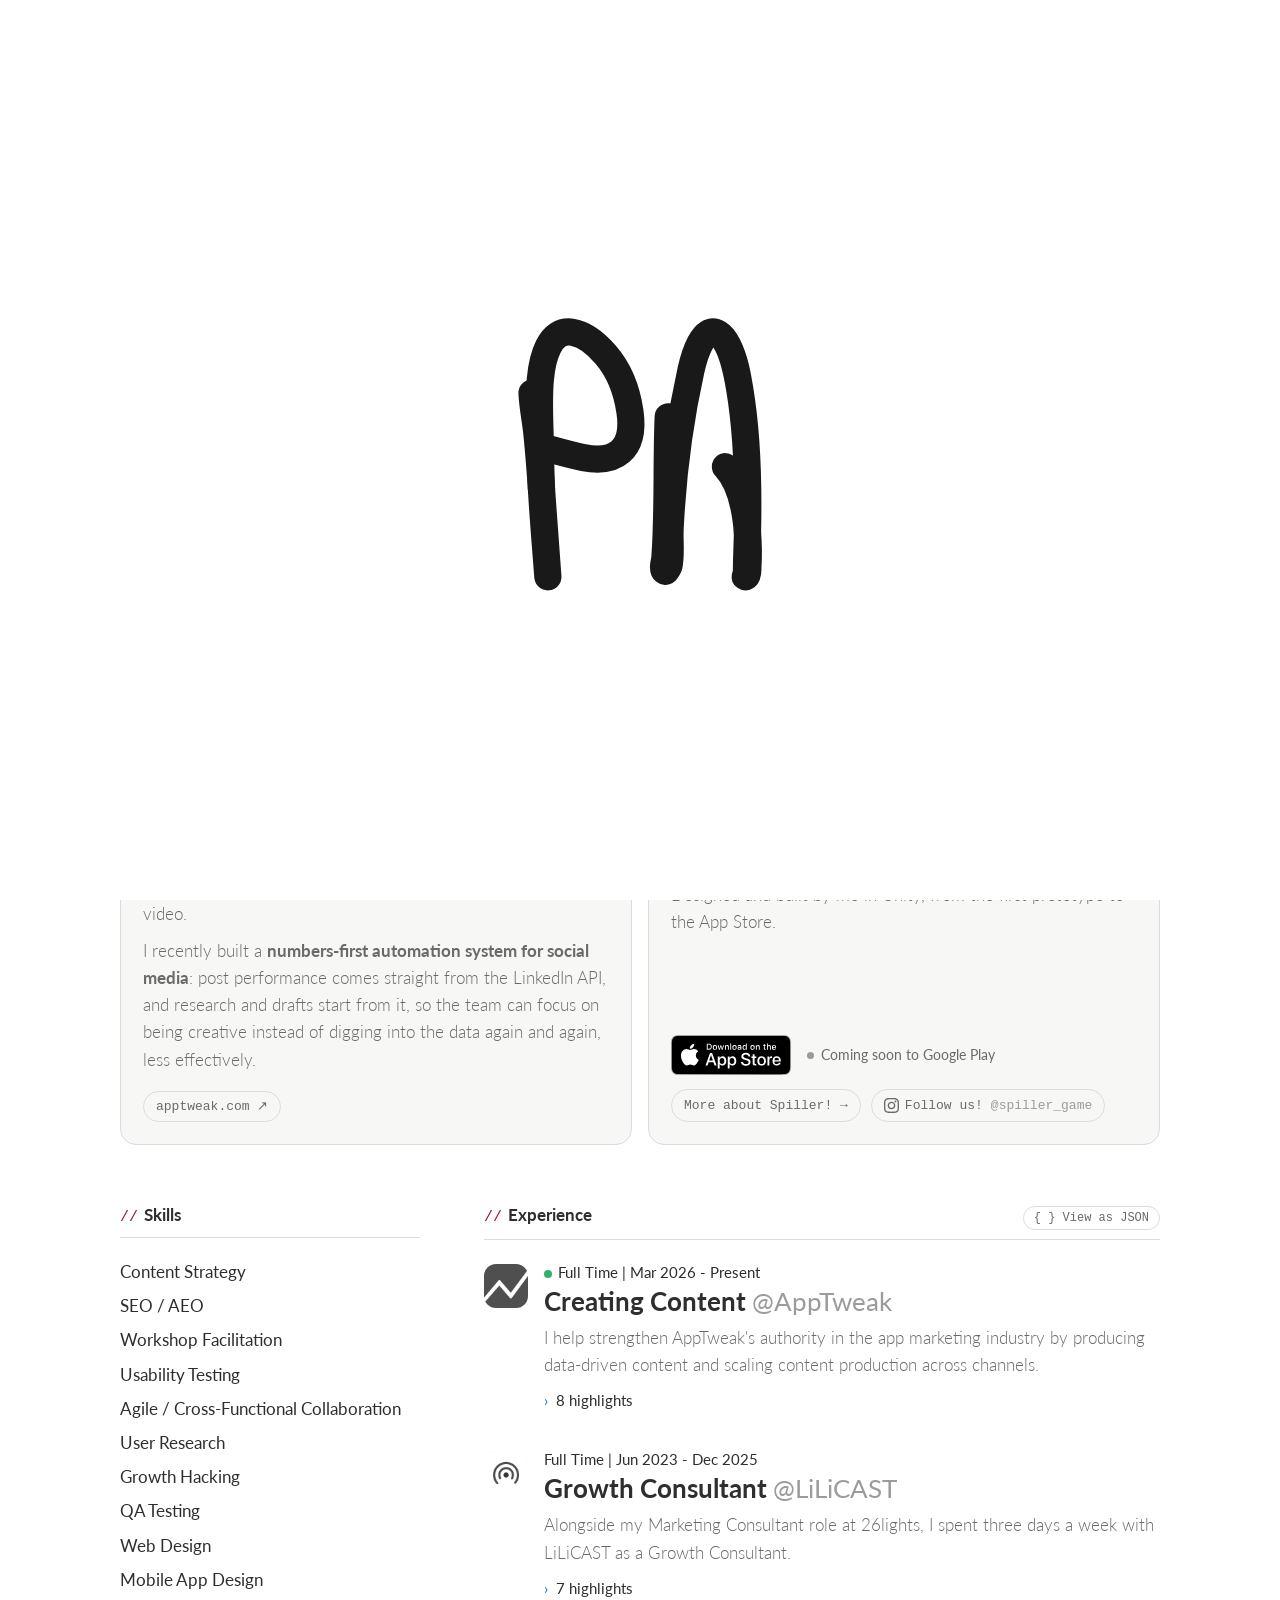
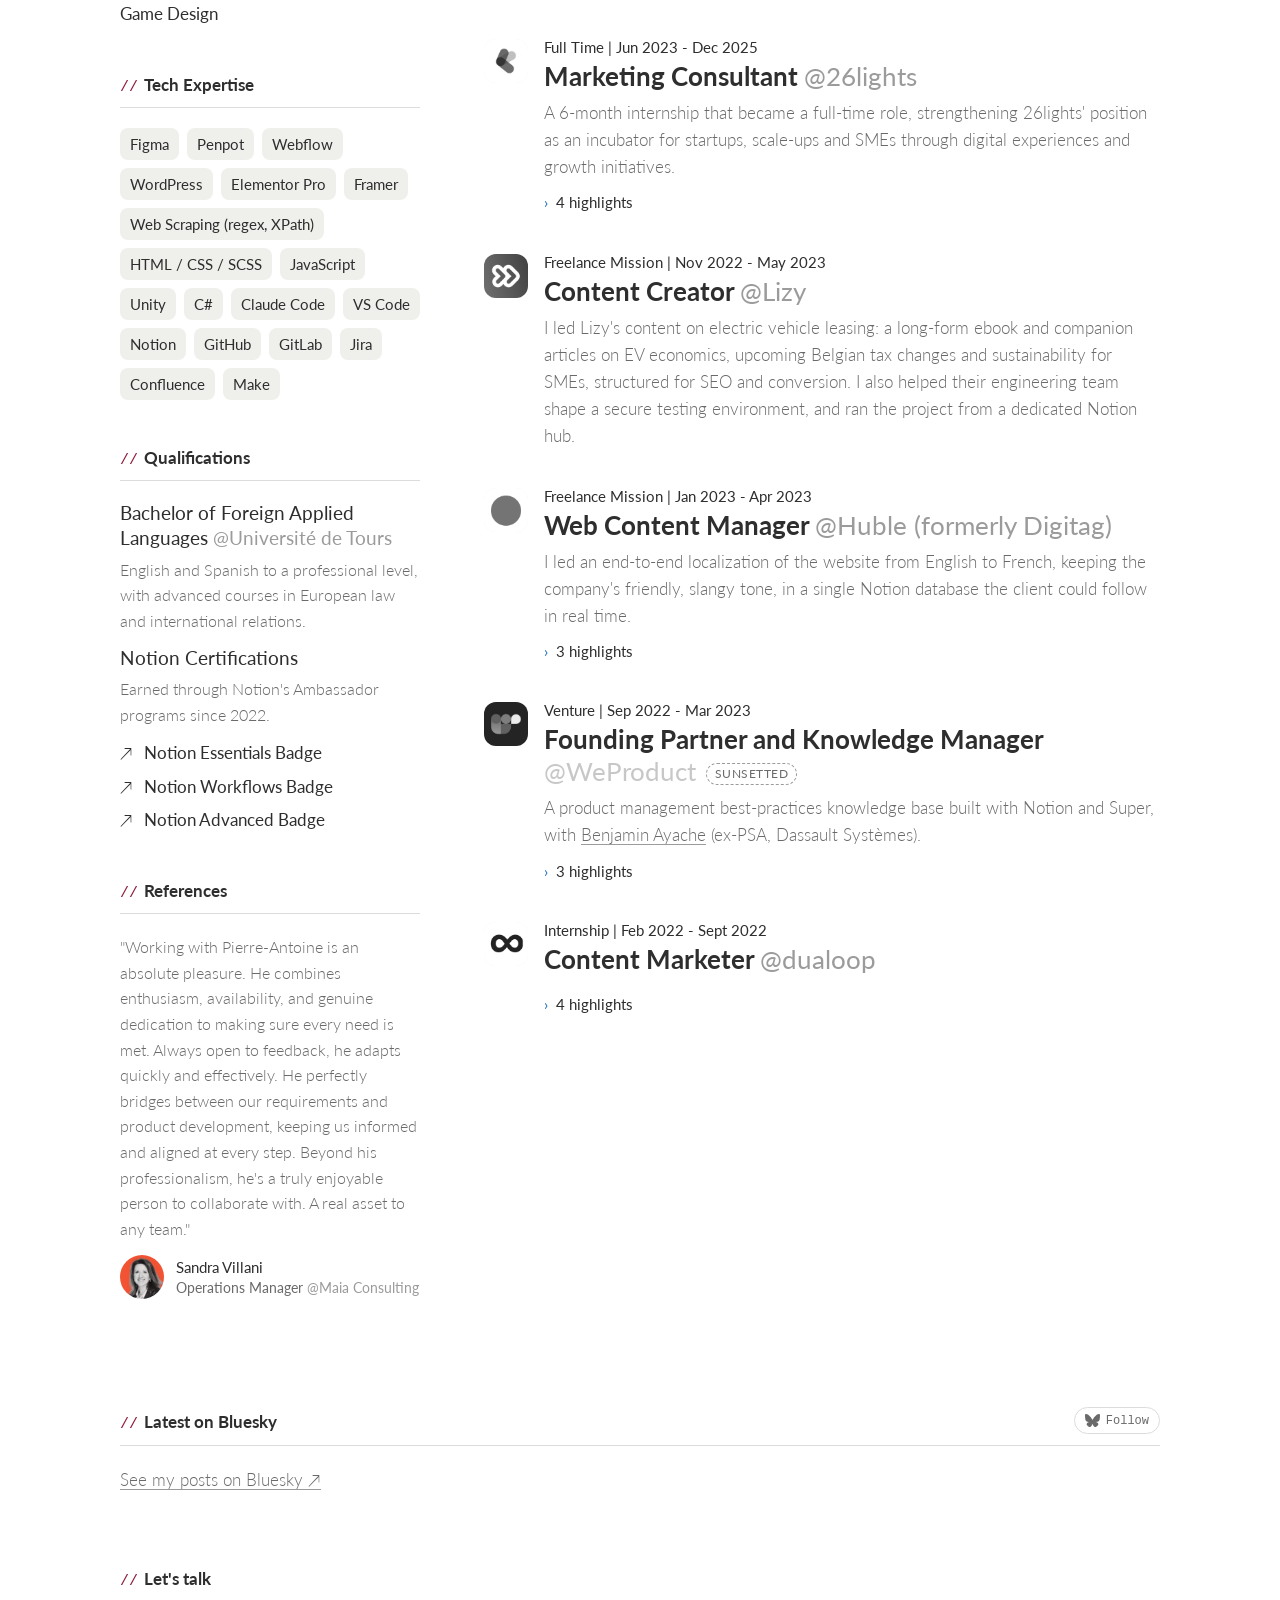
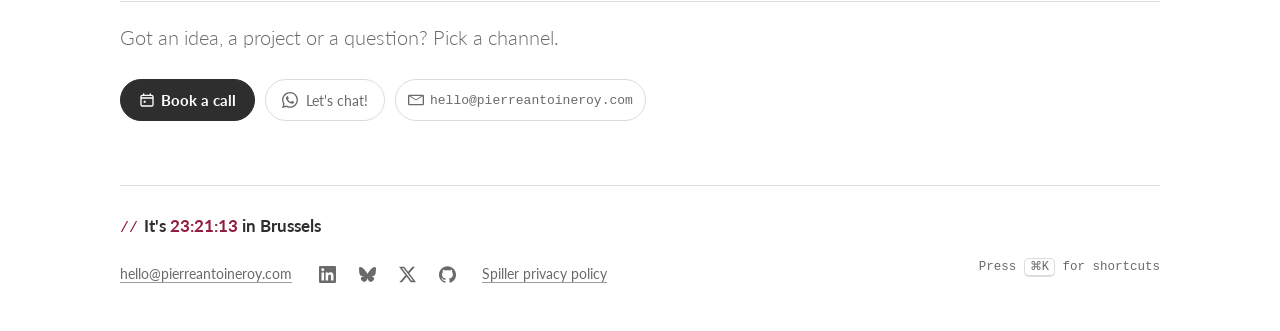
==== index.html @ 348cbc88 "Latest on Bluesky: 3 latest posts from the public API, before Let's talk Co-Authored-By: Claude Opus" ====
<!doctype html>
<html lang="en"><head>
<meta charset="utf-8"><meta name="viewport" content="width=device-width,initial-scale=1,viewport-fit=cover">
<title>Pierre-Antoine Roy — Content, Product &amp; Building Enthusiast</title>
<meta name="description" content="Pierre-Antoine Roy is a curious geek who learns by building: games, tools and systems. He writes about app marketing at AppTweak and made Spiller!">
<link rel="canonical" href="https://pierreantoineroy.com/">
<meta property="og:type" content="profile"><meta property="og:url" content="https://pierreantoineroy.com/">
<meta property="og:title" content="Pierre-Antoine Roy — Content, Product &amp; Building Enthusiast">
<meta property="og:description" content="Hi, I&#39;m Pierre-Antoine! Right now, I&#39;m making content at AppTweak and I&#39;m building the mobile game Spiller!">
<meta property="og:image" content="https://pierreantoineroy.com/assets/og.jpg"><meta property="og:image:width" content="1200"><meta property="og:image:height" content="630">
<meta property="og:image:alt" content="Pierre-Antoine Roy, Content, Product &amp; Building Enthusiast: PA logo, portrait and pierreantoineroy.com">
<meta name="twitter:image:alt" content="Pierre-Antoine Roy, Content, Product &amp; Building Enthusiast">
<meta name="twitter:card" content="summary_large_image">
<meta name="color-scheme" content="light dark">
<link rel="icon" href="/favicon.svg" type="image/svg+xml"><link rel="apple-touch-icon" href="/apple-touch-icon.png">
<script>
// Before anything paints: the theme the visitor picked, and the intro unless they asked for reduced motion.
try{var t=localStorage.getItem('theme');if(t)document.documentElement.dataset.theme=t}catch(e){}
// The PA intro plays once per visit (sessionStorage lives as long as the tab: reloads and pages in it skip the intro).
try{if(!sessionStorage.getItem('introSeen')&&!matchMedia('(prefers-reduced-motion: reduce)').matches){document.documentElement.classList.add('intro');sessionStorage.setItem('introSeen','1')}}catch(e){}
</script>
<!-- Who I am, for search engines and AI answers (schema.org). Keep it in sync with the page. -->
<script type="application/ld+json">
{
 "@context": "https://schema.org",
 "@graph": [
  {
   "@type": "ProfilePage",
   "@id": "https://pierreantoineroy.com/#page",
   "url": "https://pierreantoineroy.com/",
   "name": "Pierre-Antoine Roy — Content, Product & Building Enthusiast",
   "inLanguage": "en",
   "dateModified": "2026-11-14",
   "mainEntity": {
    "@id": "https://pierreantoineroy.com/#person"
   }
  },
  {
   "@type": "Person",
   "@id": "https://pierreantoineroy.com/#person",
   "name": "Pierre-Antoine Roy",
   "url": "https://pierreantoineroy.com/",
   "image": "https://pierreantoineroy.com/assets/pa.jpg",
   "email": "mailto:hello@pierreantoineroy.com",
   "jobTitle": "Content, Product & Building Enthusiast",
   "description": "Curious geek who builds games, tools and systems. Writes about app marketing at AppTweak. Made Spiller!, a one-tap mobile game.",
   "worksFor": {
    "@type": "Organization",
    "name": "AppTweak",
    "url": "https://www.apptweak.com",
    "sameAs": [
     "https://www.linkedin.com/company/apptweak-com/"
    ]
   },
   "alumniOf": {
    "@type": "CollegeOrUniversity",
    "name": "Université de Tours",
    "sameAs": "https://www.linkedin.com/school/universite-de-tours/"
   },
   "knowsLanguage": [
    "fr",
    "en",
    "es"
   ],
   "knowsAbout": [
    "App Store Optimization",
    "App marketing",
    "Content strategy",
    "SEO",
    "Answer Engine Optimization",
    "Product design",
    "Growth marketing",
    "Game design"
   ],
   "homeLocation": {
    "@type": "Place",
    "name": "Brussels, Belgium"
   },
   "sameAs": [
    "https://www.linkedin.com/in/pierre-antoine-roy",
    "https://bsky.app/profile/pierreantoineroy.com",
    "https://x.com/pierrealcideroy",
    "https://github.com/pierrealcideroy"
   ]
  },
  {
   "@type": "MobileApplication",
   "@id": "https://pierreantoineroy.com/#spiller",
   "name": "Spiller!",
   "url": "https://pierreantoineroy.com/spiller/"
  }
 ]
}
</script>
<link rel="preconnect" href="https://fonts.googleapis.com"><link rel="preconnect" href="https://fonts.gstatic.com" crossorigin>
<link rel="stylesheet" href="https://fonts.googleapis.com/css2?family=Lato:wght@300;400;700&display=swap">
<link rel="stylesheet" href="/assets/site.css?v=20261114j">
</head>
<body>
<svg width="0" height="0" style="position:absolute" aria-hidden="true">
  <symbol id="i-linkedin" viewBox="0 0 24 24"><path d="M20.447 20.452h-3.554v-5.569c0-1.328-.027-3.037-1.852-3.037-1.853 0-2.136 1.445-2.136 2.939v5.667H9.351V9h3.414v1.561h.046c.477-.9 1.637-1.85 3.37-1.85 3.601 0 4.267 2.37 4.267 5.455v6.286zM5.337 7.433a2.062 2.062 0 1 1 0-4.125 2.062 2.062 0 0 1 0 4.125zM7.119 20.452H3.555V9h3.564v11.452zM22.225 0H1.771C.792 0 0 .774 0 1.729v20.542C0 23.227.792 24 1.771 24h20.451C23.2 24 24 23.227 24 22.271V1.729C24 .774 23.2 0 22.222 0h.003z"/></symbol>
  <symbol id="i-github" viewBox="0 0 24 24"><path d="M12 .297c-6.63 0-12 5.373-12 12 0 5.303 3.438 9.8 8.205 11.385.6.113.82-.258.82-.577 0-.285-.01-1.04-.015-2.04-3.338.724-4.042-1.61-4.042-1.61C4.422 18.07 3.633 17.7 3.633 17.7c-1.087-.744.084-.729.084-.729 1.205.084 1.838 1.236 1.838 1.236 1.07 1.835 2.809 1.305 3.495.998.108-.776.417-1.305.76-1.605-2.665-.3-5.466-1.332-5.466-5.93 0-1.31.465-2.38 1.235-3.22-.135-.303-.54-1.523.105-3.176 0 0 1.005-.322 3.3 1.23.96-.267 1.98-.399 3-.405 1.02.006 2.04.138 3 .405 2.28-1.552 3.285-1.23 3.285-1.23.645 1.653.24 2.873.12 3.176.765.84 1.23 1.91 1.23 3.22 0 4.61-2.805 5.625-5.475 5.92.42.36.81 1.096.81 2.22 0 1.606-.015 2.896-.03 3.286 0 .315.21.69.825.57C20.565 22.092 24 17.592 24 12.297c0-6.627-5.373-12-12-12"/></symbol>
  <symbol id="i-x" viewBox="0 0 24 24"><path d="M18.901 1.153h3.68l-8.04 9.19L24 22.846h-7.406l-5.8-7.584-6.638 7.584H.474l8.6-9.83L0 1.154h7.594l5.243 6.932ZM17.61 20.644h2.039L6.486 3.24H4.298Z"/></symbol>
  <symbol id="i-bluesky" viewBox="0 0 24 24"><path d="M5.202 2.857C7.954 4.922 10.913 9.11 12 11.358c1.087-2.247 4.046-6.436 6.798-8.501C20.783 1.366 24 .213 24 3.883c0 .732-.42 6.156-.667 7.037-.856 3.061-3.978 3.842-6.755 3.37 4.854.826 6.089 3.562 3.422 6.299-5.065 5.196-7.28-1.304-7.847-2.97-.104-.305-.152-.448-.153-.327 0-.121-.05.022-.153.327-.568 1.666-2.782 8.166-7.847 2.97-2.667-2.737-1.432-5.473 3.422-6.3-2.777.473-5.899-.308-6.755-3.369C.42 10.04 0 4.615 0 3.883c0-3.67 3.217-2.517 5.202-1.026"/></symbol>
  <symbol id="i-instagram" viewBox="0 0 24 24"><path d="M7.0301.084c-1.2768.0602-2.1487.264-2.911.5634-.7888.3075-1.4575.72-2.1228 1.3877-.6652.6677-1.075 1.3368-1.3802 2.127-.2954.7638-.4956 1.6365-.552 2.914-.0564 1.2775-.0689 1.6882-.0626 4.947.0062 3.2586.0206 3.6671.0825 4.9473.061 1.2765.264 2.1482.5635 2.9107.308.7889.72 1.4573 1.388 2.1228.6679.6655 1.3365 1.0743 2.1285 1.38.7632.295 1.6361.4961 2.9134.552 1.2773.056 1.6884.069 4.9462.0627 3.2578-.0062 3.668-.0207 4.9478-.0814 1.28-.0607 2.147-.2652 2.9098-.5633.7889-.3086 1.4578-.72 2.1228-1.3881.665-.6682 1.0745-1.3378 1.3795-2.1284.2957-.7632.4966-1.636.552-2.9124.056-1.2809.0692-1.6898.063-4.948-.0063-3.2583-.021-3.6668-.0817-4.9465-.0607-1.2797-.264-2.1487-.5633-2.9117-.3084-.7889-.72-1.4568-1.3876-2.1228C21.2982 1.33 20.628.9208 19.8378.6165 19.074.321 18.2017.1197 16.9244.0645 15.6471.0093 15.236-.005 11.977.0014 8.718.0076 8.31.0215 7.0301.0839m.1402 21.6932c-1.17-.0509-1.8053-.2453-2.2287-.408-.5606-.216-.96-.4771-1.3819-.895-.422-.4178-.6811-.8186-.9-1.378-.1644-.4234-.3624-1.058-.4171-2.228-.0595-1.2645-.072-1.6442-.079-4.848-.007-3.2037.0053-3.583.0607-4.848.05-1.169.2456-1.805.408-2.2282.216-.5613.4762-.96.895-1.3816.4188-.4217.8184-.6814 1.3783-.9003.423-.1651 1.0575-.3614 2.227-.4171 1.2655-.06 1.6447-.072 4.848-.079 3.2033-.007 3.5835.005 4.8495.0608 1.169.0508 1.8053.2445 2.228.408.5608.216.96.4754 1.3816.895.4217.4194.6816.8176.9005 1.3787.1653.4217.3617 1.056.4169 2.2263.0602 1.2655.0739 1.645.0796 4.848.0058 3.203-.0055 3.5834-.061 4.848-.051 1.17-.245 1.8055-.408 2.2294-.216.5604-.4763.96-.8954 1.3814-.419.4215-.8181.6811-1.3783.9-.4224.1649-1.0577.3617-2.2262.4174-1.2656.0595-1.6448.072-4.8493.079-3.2045.007-3.5825-.006-4.848-.0608M16.953 5.5864A1.44 1.44 0 1 0 18.39 4.144a1.44 1.44 0 0 0-1.437 1.4424M5.8385 12.012c.0067 3.4032 2.7706 6.1557 6.173 6.1493 3.4026-.0065 6.157-2.7701 6.1506-6.1733-.0065-3.4032-2.771-6.1565-6.174-6.1498-3.403.0067-6.156 2.771-6.1496 6.1738M8 12.0077a4 4 0 1 1 4.008 3.9921A3.9996 3.9996 0 0 1 8 12.0077"/></symbol>
  <symbol id="i-calendar" viewBox="0 0 24 24"><path d="M7 2a1 1 0 0 1 1 1v1h8V3a1 1 0 1 1 2 0v1h1a3 3 0 0 1 3 3v12a3 3 0 0 1-3 3H5a3 3 0 0 1-3-3V7a3 3 0 0 1 3-3h1V3a1 1 0 0 1 1-1Zm13 8H4v9a1 1 0 0 0 1 1h14a1 1 0 0 0 1-1v-9ZM5 6a1 1 0 0 0-1 1v1h16V7a1 1 0 0 0-1-1H5Zm2 7h3v3H7v-3Z"/></symbol>
  <symbol id="i-whatsapp" viewBox="0 0 24 24"><path d="M17.472 14.382c-.297-.149-1.758-.867-2.03-.967-.273-.099-.471-.148-.67.15-.197.297-.767.966-.94 1.164-.173.199-.347.223-.644.075-.297-.15-1.255-.463-2.39-1.475-.883-.788-1.48-1.761-1.653-2.059-.173-.297-.018-.458.13-.606.134-.133.298-.347.446-.52.149-.174.198-.298.298-.497.099-.198.05-.371-.025-.52-.075-.149-.669-1.612-.916-2.207-.242-.579-.487-.5-.669-.51-.173-.008-.371-.01-.57-.01-.198 0-.52.074-.792.372-.272.297-1.04 1.016-1.04 2.479 0 1.462 1.065 2.875 1.213 3.074.149.198 2.096 3.2 5.077 4.487.709.306 1.262.489 1.694.625.712.227 1.36.195 1.871.118.571-.085 1.758-.719 2.006-1.413.248-.694.248-1.289.173-1.413-.074-.124-.272-.198-.57-.347m-5.421 7.403h-.004a9.87 9.87 0 0 1-5.031-1.378l-.361-.214-3.741.982.998-3.648-.235-.374a9.86 9.86 0 0 1-1.51-5.26c.001-5.45 4.436-9.884 9.888-9.884 2.64 0 5.122 1.03 6.988 2.898a9.825 9.825 0 0 1 2.893 6.994c-.003 5.45-4.437 9.884-9.885 9.884m8.413-18.297A11.815 11.815 0 0 0 12.05 0C5.495 0 .16 5.335.157 11.892c0 2.096.547 4.142 1.588 5.945L.057 24l6.305-1.654a11.882 11.882 0 0 0 5.683 1.448h.005c6.554 0 11.89-5.335 11.893-11.893a11.821 11.821 0 0 0-3.48-8.413Z"/></symbol>
  <symbol id="i-mail" viewBox="0 0 24 24"><path d="M2 4h20a2 2 0 0 1 2 2v12a2 2 0 0 1-2 2H2a2 2 0 0 1-2-2V6a2 2 0 0 1 2-2Zm0 2.3V18h20V6.3l-10 6.4L2 6.3ZM3.9 6l8.1 5.2L20.1 6H3.9Z"/></symbol>
</svg>
<div id="intro" aria-hidden="true">
<!-- PA logo, drawn in the hand's order: each piece is one pass of the pen (same strokes as the Spiller launch logo). -->
<svg viewBox="86 78 308 332">
<path d="M112.083 176.337C112.681 191.601 116.037 206.991 117.622 222.153C119.995 244.846 121.692 267.597 123.318 290.36"/>
<path d="M123.318 290.36C123.993 299.814 124.656 309.27 125.35 318.725C127.076 342.252 132.243 412.835 130.478 389.311C128.214 359.123 125.62 329.081 123.777 298.818C123.605 295.997 123.453 293.178 123.318 290.36"/>
<path d="M123.318 290.36C122.304 269.214 122.226 248.128 121.657 226.94C121.059 204.666 119.908 182.466 121.931 160.229C124.1 136.379 131.925 99.8128 160.362 104.459C174.673 106.798 189.558 119.615 199.273 130.825C215.574 149.633 224.461 173.142 228.131 198.675C230.491 215.104 229.765 234.177 217.121 245.48C204.526 256.738 187.989 255.682 173.013 252.774C160.379 250.321 147.799 246.721 135.334 243.352C131.087 242.204 128.148 241.046 131.778 246.087"/>
<path d="M273.422 204.593C271.032 260.279 273.562 316.203 269.499 371.838C269.282 374.809 265.996 384.643 269.499 387.459C270.944 388.62 274.246 381.458 274.28 381.296C277.231 367.153 274.946 351.919 275.629 337.658C278.645 274.63 286.466 211.846 300.394 149.275C303.863 133.686 314.631 94.6581 333.005 106.138C338.636 109.656 341.833 115.647 344.039 120.039C352.406 136.697 355.269 154.499 358.138 171.703C367.512 227.92 368.621 285.198 367.325 341.937"/>
<path d="M367.325 341.937C367.05 353.988 366.666 366.014 366.229 378C366.067 382.471 366.425 387.014 365.616 391.471C365.464 392.308 363.928 394.446 365.126 393.979C368.199 392.782 367.747 382.379 367.823 381.296C368.237 375.39 368.775 360.105 367.325 341.937"/>
<path d="M367.325 341.937C363.753 297.205 348.122 235 288.869 252.316"/>
</svg>
</div>

<div class="wrap">
<header class="top">
  <a class="mark" href="/" aria-label="Home"><svg viewBox="70 80 340 340" fill="none" aria-hidden="true"><g stroke-width="40" stroke-linecap="round" stroke-linejoin="round"><path d="M112.083 176.337C112.681 191.601 116.037 206.991 117.622 222.153C119.995 244.846 121.692 267.597 123.318 290.36C123.993 299.814 124.656 309.27 125.35 318.725C127.076 342.252 132.243 412.835 130.478 389.311C128.214 359.123 125.62 329.081 123.777 298.818C123.605 295.997 123.453 293.178 123.318 290.36C122.304 269.214 122.226 248.128 121.657 226.94C121.059 204.666 119.908 182.466 121.931 160.229C124.1 136.379 131.925 99.8128 160.362 104.459C174.673 106.798 189.558 119.615 199.273 130.825C215.574 149.633 224.461 173.142 228.131 198.675C230.491 215.104 229.765 234.177 217.121 245.48C204.526 256.738 187.989 255.682 173.013 252.774C160.379 250.321 147.799 246.721 135.334 243.352C131.087 242.204 128.148 241.046 131.778 246.087"/><path d="M273.422 204.593C271.032 260.279 273.562 316.203 269.499 371.838C269.282 374.809 265.996 384.643 269.499 387.459C270.944 388.62 274.246 381.458 274.28 381.296C277.231 367.153 274.946 351.919 275.629 337.658C278.645 274.63 286.466 211.846 300.394 149.275C303.863 133.686 314.631 94.6581 333.005 106.138C338.636 109.656 341.833 115.647 344.039 120.039C352.406 136.697 355.269 154.499 358.138 171.703C367.512 227.92 368.621 285.198 367.325 341.937C367.05 353.988 366.666 366.014 366.229 378C366.067 382.471 366.425 387.014 365.616 391.471C365.464 392.308 363.928 394.446 365.126 393.979C368.199 392.782 367.747 382.379 367.823 381.296C368.237 375.39 368.775 360.105 367.325 341.937C363.753 297.205 348.122 235 288.869 252.316"/></g></svg></a>
  <nav>
    <button class="btn round" id="theme" type="button" aria-label="Switch between light and dark mode" title="Light / dark">
      <svg class="ico moon" viewBox="0 0 24 24" aria-hidden="true"><path d="M21 12.8A9 9 0 1 1 11.2 3a7 7 0 0 0 9.8 9.8Z"/></svg>
      <svg class="ico sun" viewBox="0 0 24 24" aria-hidden="true"><circle cx="12" cy="12" r="4.2"/><path d="M12 1.5v3M12 19.5v3M1.5 12h3M19.5 12h3M4.6 4.6l2.1 2.1M17.3 17.3l2.1 2.1M4.6 19.4l2.1-2.1M17.3 6.7l2.1-2.1"/></svg>
    </button>
    <button class="btn" id="open-palette" type="button" aria-label="Open the command palette"><kbd>⌘K</kbd></button>
    <a class="btn round wa" href="https://wa.me/message/7NE462RQVZXAL1" target="_blank" rel="noopener" aria-label="Chat with me on WhatsApp" title="Chat on WhatsApp"><svg class="ico" viewBox="0 0 24 24" aria-hidden="true"><use href="#i-whatsapp"/></svg><span class="say">Let's chat!</span></a>
  </nav>
</header>

<main>
<section class="hero">
  <img class="photo" src="/assets/pa.jpg" width="120" height="120" alt="Portrait of Pierre-Antoine Roy, smiling at a café terrace" title="Say cheese">
  <h1>Pierre-Antoine Roy <span class="dash">—</span><br class="wide"> Content, Product &amp; Building Enthusiast<span class="caret" aria-hidden="true"></span></h1>
  <p class="lede">I like taking things apart to see how they work, then building my own. <strong>Games, tools, systems.</strong> I write about app marketing at <strong>AppTweak</strong>, and I shipped <strong>Spiller!</strong>, a one-tap game to beat your friends at.</p>
  <div class="links">
    <a class="btn" href="https://www.linkedin.com/in/pierre-antoine-roy" target="_blank" rel="noopener me"><svg class="ico" viewBox="0 0 24 24" aria-hidden="true"><use href="#i-linkedin"/></svg>LinkedIn</a>
    <a class="btn" href="https://bsky.app/profile/pierreantoineroy.com" target="_blank" rel="noopener me"><svg class="ico" viewBox="0 0 24 24" aria-hidden="true"><use href="#i-bluesky"/></svg>Bluesky</a>
    <a class="btn" href="https://x.com/pierrealcideroy" target="_blank" rel="noopener me"><svg class="ico" viewBox="0 0 24 24" aria-hidden="true"><use href="#i-x"/></svg>X</a>
    <a class="btn" href="https://github.com/pierrealcideroy" target="_blank" rel="noopener me"><svg class="ico" viewBox="0 0 24 24" aria-hidden="true"><use href="#i-github"/></svg>GitHub</a>
    <a class="btn" href="mailto:hello@pierreantoineroy.com" data-copy="hello@pierreantoineroy.com"><svg class="ico" viewBox="0 0 24 24" aria-hidden="true"><use href="#i-mail"/></svg>hello@pierreantoineroy.com</a>
  </div>
</section>

<section class="now" id="now">
  <h2 class="label"><span><span class="slash">//</span>Now</span></h2>
  <div class="cards">
    <article class="card" data-now="AppTweak">
      <div class="row"><span class="logo lg"><img src="/assets/logos/apptweak.png" width="56" height="56" loading="lazy" alt="AppTweak logo" title="AppTweak"></span><div>      <div class="meta"><span class="dot" aria-hidden="true"></span>Full Time | Since Mar 2026</div>
      <h3>Creating Content <a class="at" href="https://www.linkedin.com/company/apptweak-com/" target="_blank" rel="noopener">@AppTweak</a></h3></div></div>
      <p>Data-driven content on App Store Optimization, app marketing and mobile growth, from the blog to LinkedIn, newsletters and video.</p>
      <p>I recently built a <strong>numbers-first automation system for social media</strong>: post performance comes straight from the LinkedIn API, and research and drafts start from it, so the team can focus on being creative instead of digging into the data again and again, less effectively.</p>
      <div class="links"><a class="btn" href="https://www.apptweak.com" target="_blank" rel="noopener">apptweak.com ↗</a></div>
    </article>
    <article class="card" data-now="Spiller!">
      <div class="row">
        <img class="icon" src="/assets/spiller-icon.png" width="64" height="64" alt="Spiller! app icon: a glowing green potion glass on a purple background">
        <div><div class="meta">Side project | Indie game</div><h3>Spiller!</h3></div>
      </div>
      <p>A one-tap mobile game: hold to pour, release right on the line. Designed and built by me in Unity, from the first prototype to the App Store.</p>
      <div class="stores">
        <a class="store-badge" href="https://apps.apple.com/app/id6828435267" target="_blank" rel="noopener"><img src="/assets/badges/app-store-black.svg" width="120" height="40" alt="Download on the App Store"></a>
        <span class="soon">Coming soon to Google Play</span>
      </div>
      <div class="links">
        <a class="btn" href="/spiller/">More about Spiller! →</a>
        <a class="btn ig" href="https://www.instagram.com/spiller_game/" target="_blank" rel="noopener"><svg class="ico" viewBox="0 0 24 24" aria-hidden="true"><use href="#i-instagram"/></svg>Follow us! <span class="handle">@spiller_game</span></a>
      </div>
    </article>
  </div>
</section>

<!-- Writing: hidden until the Substack goes live. Later, a GitHub Action can read its RSS feed daily and fill this list. -->
<section class="now" id="writing" hidden>
  <h2 class="label"><span><span class="slash">//</span>Writing</span></h2>
  <ul class="list" id="posts"></ul>
</section>

<div class="cv">
  <section id="experience">
    <h2 class="label"><span><span class="slash">//</span>Experience</span> <button class="btn" type="button" data-json>{ } View as JSON</button></h2>

    <article class="job">
      <span class="logo"><img src="/assets/logos/apptweak.png" width="44" height="44" loading="lazy" alt="AppTweak logo" title="AppTweak"></span>
      <div class="meta"><span class="dot" aria-hidden="true"></span>Full Time | Mar 2026 - Present</div>
      <h3>Creating Content <a class="at" href="https://www.linkedin.com/company/apptweak-com/" target="_blank" rel="noopener">@AppTweak</a></h3>
      <p>I help strengthen AppTweak's authority in the app marketing industry by producing data-driven content and scaling content production across channels.</p>
      <details><summary><span class="arrow">›</span>8 highlights</summary><ul class="ups">
        <li><strong>Produce editorial content on ASO, app marketing and mobile growth</strong>, with product, data science and growth experts, turning complex insights into accessible thought leadership.</li>
        <li><strong>Manage the blog editorial workflow</strong>: editing AI-assisted drafts, keeping them in line with AppTweak's editorial guidelines, and optimizing them for SEO and Answer Engine Optimization (AEO).</li>
        <li><strong>Run industry research</strong> and pull insights from the AppTweak platform for blog posts, social media and marketing, while tracking market trends and competitors to spot new content opportunities.</li>
        <li><strong>Lead LinkedIn content planning</strong>, turning blog insights, product launches, webinars and industry news into posts that strengthen AppTweak's presence in the app marketing ecosystem.</li>
        <li><strong>Repurpose long-form content</strong> into social posts, newsletters and short-form content to extend the reach and lifespan of key initiatives.</li>
        <li><strong>Experiment with AI-assisted content workflows</strong> to scale production and improve research and drafting, while keeping editorial standards high.</li>
        <li><strong>Collaborate across product, marketing and growth</strong>, translating technical platform insights into clear, educational content for app developers and marketers.</li>
        <li><strong>Contribute to new formats</strong> such as video: writing scripts and turning webinars and articles into short-form videos and YouTube material.</li>
      </ul></details>
    </article>

    <article class="job">
      <span class="logo"><img src="/assets/logos/lilicast.png" width="44" height="44" loading="lazy" alt="LiLiCAST logo" title="LiLiCAST"></span>
      <div class="meta">Full Time | Jun 2023 - Dec 2025</div>
      <h3>Growth Consultant <a class="at" href="https://www.linkedin.com/company/lilicast/" target="_blank" rel="noopener">@LiLiCAST</a></h3>
      <p>Alongside my Marketing Consultant role at 26lights, I spent three days a week with LiLiCAST as a Growth Consultant.</p>
      <details><summary><span class="arrow">›</span>7 highlights</summary><ul class="ups">
        <li><strong>Rebuilt the whole marketing website from scratch</strong>, replacing a buggy, low-quality WordPress and Elementor site. Loading time was divided by 3, boosting domain authority.</li>
        <li><strong>Managed key accounts</strong> for the company's growth, such as Maia Consulting, Vivium, BeoBank, P&amp;V, Gadot Belgium, Daoust and Keytrade Bank.</li>
        <li><strong>Ran all customer support</strong>, answering the tickets customers sent through an in-app chatbot.</li>
        <li><strong>Envisioned and led marketing initiatives</strong>, such as content marketing for social media.</li>
        <li><strong>Took part in product management workshops</strong> to redefine LiLiCAST's value from the problems users raised in support.</li>
        <li><strong>Prototyped new features in Figma</strong>, significantly reducing product decision times.</li>
        <li><strong>Led growth hacking initiatives</strong> to find prospects by criteria such as the technologies on their websites, with web scraping, PhantomBuster and Clay.</li>
      </ul></details>
    </article>

    <article class="job">
      <span class="logo"><img src="/assets/logos/26lights.png" width="44" height="44" loading="lazy" alt="26lights logo" title="26lights"></span>
      <div class="meta">Full Time | Jun 2023 - Dec 2025</div>
      <h3>Marketing Consultant <a class="at" href="https://www.linkedin.com/company/26-lights/" target="_blank" rel="noopener">@26lights</a></h3>
      <p>A 6-month internship that became a full-time role, strengthening 26lights' position as an incubator for startups, scale-ups and SMEs through digital experiences and growth initiatives.</p>
      <details><summary><span class="arrow">›</span>4 highlights</summary><ul class="ups">
        <li><strong>Led SEO for 26lights and its clients</strong>, with continuous organic and technical optimization. Corset Daum's domain authority went from 20 to 50 in a single year, ranking its content on non-specific low back pain at the top of Google for its target queries.</li>
        <li><strong>Led website and app redesigns in Figma</strong>, advocating product design best practices to the creative director and clients, for companies such as Ethik.IA and Leexi.</li>
        <li><strong>Prototyped improvements for the internal app My26</strong>, turning feedback from consultants who use it daily into features developers could easily build.</li>
        <li><strong>Built and ran the editorial calendar</strong>: long-form posts, videos, executive notes and campaign assets for "Expert Advice", "News 26" and events. The LinkedIn page grew from 300 to 1.5k followers in two years.</li>
      </ul></details>
    </article>

    <article class="job">
      <span class="logo"><img src="/assets/logos/lizy.png" width="44" height="44" loading="lazy" alt="Lizy logo" title="Lizy"></span>
      <div class="meta">Freelance Mission | Nov 2022 - May 2023</div>
      <h3>Content Creator <a class="at" href="https://www.linkedin.com/company/lizy-easy-leasing/" target="_blank" rel="noopener">@Lizy</a></h3>
      <p>I led Lizy's content on electric vehicle leasing: a long-form ebook and companion articles on EV economics, upcoming Belgian tax changes and sustainability for SMEs, structured for SEO and conversion. I also helped their engineering team shape a secure testing environment, and ran the project from a dedicated Notion hub.</p>
    </article>

    <article class="job">
      <span class="logo"><img src="/assets/logos/huble.png" width="44" height="44" loading="lazy" alt="Huble logo" title="Huble"></span>
      <div class="meta">Freelance Mission | Jan 2023 - Apr 2023</div>
      <h3>Web Content Manager <a class="at" href="https://www.linkedin.com/company/hubledigital/" target="_blank" rel="noopener">@Huble (formerly Digitag)</a></h3>
      <p>I led an end-to-end localization of the website from English to French, keeping the company's friendly, slangy tone, in a single Notion database the client could follow in real time.</p>
      <details><summary><span class="arrow">›</span>3 highlights</summary><ul class="ups">
        <li><strong>Focused on UX writing</strong>: consistent tone, clear calls to action and low-friction forms on key pages.</li>
        <li><strong>Documented site structure and naming issues</strong>, proposing on-page fixes for information architecture and future SEO.</li>
        <li><strong>Edited and localized case studies</strong> with a clear challenge → approach → results structure.</li>
      </ul></details>
    </article>

    <article class="job">
      <span class="logo"><img src="/assets/logos/weproduct.png" width="44" height="44" loading="lazy" alt="WeProduct logo" title="WeProduct"></span>
      <div class="meta">Venture | Sep 2022 - Mar 2023</div>
      <h3>Founding Partner and Knowledge Manager <span class="at off" aria-disabled="true" title="This venture has been sunsetted">@WeProduct</span> <span class="tag">Sunsetted</span></h3>
      <p>A product management best-practices knowledge base built with Notion and Super, with <a href="https://www.linkedin.com/in/bayache/" target="_blank" rel="noopener">Benjamin Ayache</a> (ex-PSA, Dassault Systèmes).</p>
      <details><summary><span class="arrow">›</span>3 highlights</summary><ul class="ups">
        <li><strong>Summarized books</strong> with the approval of their authors and publishers.</li>
        <li><strong>Created product management Notion templates</strong> for workshop facilitation and productivity.</li>
        <li><strong>Created and managed Design Sprint processes</strong> inside a paywalled Notion workspace.</li>
      </ul></details>
    </article>

    <article class="job">
      <span class="logo"><img src="/assets/logos/dualoop.png" width="44" height="44" loading="lazy" alt="dualoop logo" title="dualoop"></span>
      <div class="meta">Internship | Feb 2022 - Sept 2022</div>
      <h3>Content Marketer <a class="at" href="https://www.linkedin.com/company/dualoop/" target="_blank" rel="noopener">@dualoop</a></h3>
      <details><summary><span class="arrow">›</span>4 highlights</summary><ul class="ups">
        <li><strong>Led cross-functional work with a small marketing team</strong> to align messaging with dualoop's positioning, for a clearer market narrative across web and social.</li>
        <li><strong>Managed the LinkedIn presence end-to-end</strong>, from calendar and copywriting to publishing and community: more than a thousand new followers in 9 months.</li>
        <li><strong>Created a "consultant advocacy" workflow</strong> that turned experts' insights into publishable stories, a repeatable ghostwriting process.</li>
        <li><strong>Led the multi-channel strategy</strong> from KPIs, prioritizing high-leverage formats for better reach and engagement.</li>
      </ul></details>
    </article>
  </section>

  <aside class="side">
    <section id="skills">
      <h2 class="label"><span><span class="slash">//</span>Skills</span></h2>
      <ul class="list">
        <li>Content Strategy</li><li>SEO / AEO</li><li>Workshop Facilitation</li><li>Usability Testing</li><li>Agile / Cross-Functional Collaboration</li>
        <li>User Research</li><li>Growth Hacking</li><li>QA Testing</li><li>Web Design</li><li>Mobile App Design</li><li>Game Design</li>
      </ul>
    </section>
    <section id="tools">
      <h2 class="label"><span><span class="slash">//</span>Tech Expertise</span></h2>
      <ul class="chips">
        <li>Figma</li><li>Penpot</li><li>Webflow</li><li>WordPress</li><li>Elementor Pro</li><li>Framer</li><li>Web Scraping (regex, XPath)</li>
        <li>HTML / CSS / SCSS</li><li>JavaScript</li><li>Unity</li><li>C#</li><li>Claude Code</li><li>VS Code</li><li>Notion</li><li>GitHub</li><li>GitLab</li>
        <li>Jira</li><li>Confluence</li><li>Make</li>
      </ul>
    </section>
    <section id="qualifications">
      <h2 class="label"><span><span class="slash">//</span>Qualifications</span></h2>
      <h4>Bachelor of Foreign Applied Languages <a class="at" href="https://www.linkedin.com/school/universite-de-tours/" target="_blank" rel="noopener">@Université de Tours</a></h4>
      <p>English and Spanish to a professional level, with advanced courses in European law and international relations.</p>
      <h4>Notion Certifications</h4>
      <p>Earned through Notion's Ambassador programs since 2022.</p>
      <ul class="ups badges"><li><a class="badge" href="https://verify.skilljar.com/c/yie5u2tqji9n" target="_blank" rel="noopener" title="Verify on Notion Academy">Notion Essentials Badge</a></li><li><a class="badge" href="https://verify.skilljar.com/c/xu3jdmhyjk3t" target="_blank" rel="noopener" title="Verify on Notion Academy">Notion Workflows Badge</a></li><li><a class="badge" href="https://verify.skilljar.com/c/ybwnmyrtrbnf" target="_blank" rel="noopener" title="Verify on Notion Academy">Notion Advanced Badge</a></li></ul>
    </section>
    <section id="references">
      <h2 class="label"><span><span class="slash">//</span>References</span></h2>
      <blockquote>"Working with Pierre-Antoine is an absolute pleasure. He combines enthusiasm, availability, and genuine dedication to making sure every need is met. Always open to feedback, he adapts quickly and effectively. He perfectly bridges between our requirements and product development, keeping us informed and aligned at every step. Beyond his professionalism, he's a truly enjoyable person to collaborate with. A real asset to any team."
        <footer class="who"><img src="/assets/sandra.jpg" width="44" height="44" alt="Portrait of Sandra Villani" loading="lazy"><span>Sandra Villani<br><small>Operations Manager <a class="at" href="https://www.linkedin.com/company/maia-marketing-consulting/" target="_blank" rel="noopener">@Maia Consulting</a></small></span></footer></blockquote>
    </section>
  </aside>
</div>


<!-- Latest Bluesky posts, read in the browser from Bluesky's public API (assets/site.js, "Bluesky feed"). -->
<section class="feed" id="bluesky">
  <h2 class="label"><span><span class="slash">//</span>Latest on Bluesky</span> <a class="btn" href="https://bsky.app/profile/pierreantoineroy.com" target="_blank" rel="noopener"><svg class="ico" viewBox="0 0 24 24" aria-hidden="true"><use href="#i-bluesky"/></svg>Follow</a></h2>
  <div class="cards" id="bsky-posts" aria-live="polite"><p class="muted">Loading posts…</p></div>
  <noscript><p class="muted"><a href="https://bsky.app/profile/pierreantoineroy.com">See my posts on Bluesky ↗</a></p></noscript>
</section>

<section class="talk" id="contact">
  <h2 class="label"><span><span class="slash">//</span>Let's talk</span></h2>
  <p class="lede">Got an idea, a project or a question? Pick a channel.</p>
  <div class="links">
    <a class="btn book" href="https://calendar.notion.so/meet/pierre-antoine-6c1i902our/u1fg04y05" target="_blank" rel="noopener"><svg class="ico" viewBox="0 0 24 24" aria-hidden="true"><use href="#i-calendar"/></svg>Book a call</a>
    <a class="btn round wa open" href="https://wa.me/message/7NE462RQVZXAL1" target="_blank" rel="noopener" aria-label="Chat with me on WhatsApp"><svg class="ico" viewBox="0 0 24 24" aria-hidden="true"><use href="#i-whatsapp"/></svg><span class="say">Let's chat!</span></a>
    <a class="btn" href="mailto:hello@pierreantoineroy.com" data-copy="hello@pierreantoineroy.com"><svg class="ico" viewBox="0 0 24 24" aria-hidden="true"><use href="#i-mail"/></svg>hello@pierreantoineroy.com</a>
  </div>
</section>
</main>

<footer class="foot">
  <p class="local"><span class="slash">//</span>It's <span id="clock">--:--:--</span> in Brussels</p>
  <nav>
    <a href="mailto:hello@pierreantoineroy.com" data-copy="hello@pierreantoineroy.com">hello@pierreantoineroy.com</a>
    <span class="social">
      <a href="https://www.linkedin.com/in/pierre-antoine-roy" target="_blank" rel="noopener" aria-label="LinkedIn" title="LinkedIn"><svg class="ico" viewBox="0 0 24 24" aria-hidden="true"><use href="#i-linkedin"/></svg></a>
      <a href="https://bsky.app/profile/pierreantoineroy.com" target="_blank" rel="noopener" aria-label="Bluesky" title="Bluesky"><svg class="ico" viewBox="0 0 24 24" aria-hidden="true"><use href="#i-bluesky"/></svg></a>
      <a href="https://x.com/pierrealcideroy" target="_blank" rel="noopener" aria-label="X" title="X"><svg class="ico" viewBox="0 0 24 24" aria-hidden="true"><use href="#i-x"/></svg></a>
      <a href="https://github.com/pierrealcideroy" target="_blank" rel="noopener" aria-label="GitHub" title="GitHub"><svg class="ico" viewBox="0 0 24 24" aria-hidden="true"><use href="#i-github"/></svg></a>
    </span>
    <a href="/spiller/privacy/">Spiller privacy policy</a>
  </nav>
  <span class="mono" id="deployed"><span class="kbd-hint">Press <kbd>⌘K</kbd> for shortcuts</span></span>
</footer>
</div>

<!-- Phones only: the command palette lives in a floating pill at the bottom, within thumb reach. -->
<button class="fab" id="fab" type="button" aria-label="Open the command palette"><svg class="ico" viewBox="0 0 24 24" aria-hidden="true"><path d="M18 3a3 3 0 0 0-3 3v12a3 3 0 0 0 3 3 3 3 0 0 0 3-3 3 3 0 0 0-3-3H6a3 3 0 0 0-3 3 3 3 0 0 0 3 3 3 3 0 0 0 3-3V6a3 3 0 0 0-3-3 3 3 0 0 0-3 3 3 3 0 0 0 3 3h12a3 3 0 0 0 3-3 3 3 0 0 0-3-3z"/></svg>Commands</button>
<script src="/assets/site.js?v=20261114j" defer></script>
<script src="/assets/intro.js?v=20261114j" defer></script>
</body></html>
---- assets/site.css ----
/* pierreantoineroy.com — one stylesheet for every page.
   Colours are tokens: light by default, dark from the system or from the theme switch (data-theme on <html>). */
:root{
  --bg:#fff;--fg:#2e2e2e;--muted:#6a6a6a;--soft:#9b9b9b;--rule:#dcdcdc;--card:#f7f7f5;--chip:#efefec;
  --accent:#1c6fb8;--wine:#8f1d3b;--logo:#191919;--toast:#2e2e2e;--toast-fg:#fff;
  --mono:ui-monospace,SFMono-Regular,Menlo,Consolas,monospace;
  --sans:Lato,system-ui,-apple-system,"Segoe UI",sans-serif;
  color-scheme:light;
}
@media (prefers-color-scheme:dark){:root:not([data-theme=light]){
  --bg:#16171d;--fg:#ececee;--muted:#a6a6ae;--soft:#7c7c86;--rule:#2d2f38;--card:#1c1e26;--chip:#252731;
  --accent:#7fb2ff;--wine:#e5728d;--logo:#fff;--toast:#ececee;--toast-fg:#16171d;color-scheme:dark}}
:root[data-theme=dark]{
  --bg:#16171d;--fg:#ececee;--muted:#a6a6ae;--soft:#7c7c86;--rule:#2d2f38;--card:#1c1e26;--chip:#252731;
  --accent:#7fb2ff;--wine:#e5728d;--logo:#fff;--toast:#ececee;--toast-fg:#16171d;color-scheme:dark}

*{box-sizing:border-box}
html{-webkit-text-size-adjust:100%;scroll-behavior:smooth}
body{margin:0;background:var(--bg);color:var(--fg);font:400 17px/1.6 var(--sans);transition:background .3s,color .3s}
a{color:inherit;text-decoration-color:var(--soft);text-underline-offset:3px;transition:color .15s,text-decoration-color .15s}
a:hover{color:var(--accent);text-decoration-color:var(--accent)}
:focus-visible{outline:2px solid var(--accent);outline-offset:3px;border-radius:4px}
::selection{background:var(--accent);color:var(--bg)}
.wrap{max-width:1080px;margin:0 auto;padding:0 20px}
.mono{font-family:var(--mono)}

/* Top bar */
.top{display:flex;align-items:center;justify-content:space-between;padding:22px 0}
.top .mark{display:inline-flex;color:var(--fg)}
.top .mark svg{width:34px;height:34px}
.top .mark path{stroke:currentColor}
.top nav{display:flex;align-items:center;gap:8px}
.btn{font:500 13px/1 var(--mono);color:var(--muted);background:transparent;border:1px solid var(--rule);border-radius:999px;padding:8px 12px;cursor:pointer;display:inline-flex;align-items:center;gap:6px;text-decoration:none;transition:border-color .15s,color .15s,transform .15s}
.btn:hover{color:var(--fg);border-color:var(--soft)}
.btn:active{transform:scale(.96)}
/* Round icon buttons in the top bar: WhatsApp (green on hover) and the moon / sun theme switch */
.btn.round{width:36px;height:36px;padding:0;justify-content:center}
#open-palette{height:36px;padding-top:0;padding-bottom:0}
.btn.round .ico{width:16px;height:16px}
.btn.wa{width:auto;min-width:36px;padding:0 10px;gap:0}
.btn.wa .say{max-width:0;overflow:hidden;white-space:nowrap;font:400 14px var(--sans);transition:max-width .3s ease,margin .3s ease}
.btn.wa:hover,.btn.wa:focus-visible{color:#fff;background:#25d366;border-color:#25d366}
.btn.wa:hover .say,.btn.wa:focus-visible .say{max-width:90px;margin-left:7px}
#theme .ico{fill:none;stroke:currentColor;stroke-width:2;stroke-linecap:round;stroke-linejoin:round}
#theme .sun{display:none}
#theme:hover .moon{transform:rotate(-20deg)}#theme:hover .sun{transform:rotate(45deg)}
#theme .ico{transition:transform .3s}
@media (prefers-color-scheme:dark){:root:not([data-theme=light]) #theme .moon{display:none}:root:not([data-theme=light]) #theme .sun{display:block}}
:root[data-theme=dark] #theme .moon{display:none}:root[data-theme=dark] #theme .sun{display:block}
kbd{font:500 12px var(--mono);border:1px solid var(--rule);border-bottom-width:2px;border-radius:5px;padding:1px 5px;color:var(--muted)}

/* Hero (mirrors the CV header) */
.hero{padding:28px 0 56px}
.photo{width:120px;height:120px;border-radius:50%;object-fit:cover;display:block;filter:grayscale(1);transition:filter .5s,transform .5s;cursor:pointer}
.photo:hover,.photo.color{filter:none;transform:rotate(-3deg) scale(1.03)}
h1{font-weight:700;font-size:clamp(2.1rem,5.6vw,4.1rem);line-height:1.08;letter-spacing:-.02em;margin:28px 0 22px;max-width:none}
@media (max-width:700px){br.wide{display:none}}
h1 .dash{color:var(--soft);font-weight:400}
.caret{display:inline-block;width:.09em;height:.9em;margin-left:.08em;background:var(--wine);vertical-align:-.08em;animation:blink 1.1s steps(1) infinite}
@keyframes blink{50%{opacity:0}}
.lede{font-weight:300;font-size:clamp(1.05rem,2vw,1.22rem);color:var(--muted);max-width:62ch;margin:0}
.lede strong{font-weight:400;color:var(--fg)}
.links{display:flex;flex-wrap:wrap;gap:10px;margin-top:26px}

/* Section labels: CV rule + a code comment */
.label{display:flex;justify-content:space-between;align-items:baseline;font-size:17px;font-weight:700;margin:0 0 20px;padding-bottom:9px;border-bottom:1px solid var(--rule)}
.label .slash{font:400 15px var(--mono);color:var(--wine);margin-right:6px}
.label .btn{padding:5px 10px;font-size:12px}

/* Now: cards */
.now{padding-bottom:56px}
.cards{display:grid;gap:16px;grid-template-columns:repeat(auto-fit,minmax(290px,1fr))}
.card{background:var(--card);border:1px solid var(--rule);border-radius:16px;padding:22px;display:flex;flex-direction:column;gap:10px;transition:transform .25s,border-color .25s}
.card:hover{transform:translateY(-3px);border-color:var(--soft)}
.card .meta{font-size:14px;color:var(--muted)}
.card h3{margin:0;font-size:22px;line-height:1.25}
.card p{margin:0;color:var(--muted);font-weight:300}
.card .row{display:flex;align-items:center;gap:14px}
.card .icon{width:64px;height:64px;border-radius:15px;flex:none;transition:transform .4s cubic-bezier(.3,1.6,.5,1)}
.card:hover .icon{transform:rotate(-8deg)}
.card .links{margin-top:auto;padding-top:8px}
.dot{display:inline-block;width:8px;height:8px;border-radius:50%;background:#2fb36b;margin-right:6px;box-shadow:0 0 0 0 #2fb36b80;animation:ping 2.4s infinite}
@keyframes ping{70%{box-shadow:0 0 0 7px #2fb36b00}100%{box-shadow:0 0 0 0 #2fb36b00}}

/* CV body: experience + side column */
.cv{display:grid;gap:56px;padding-bottom:64px}
@media (min-width:880px){.cv{grid-template-columns:300px 1fr;gap:64px}.cv .side{order:-1}}
.job{margin-bottom:34px}
.job .meta{font-size:15px;color:var(--fg)}
.job h3{font-size:clamp(1.3rem,2.4vw,1.6rem);line-height:1.25;margin:2px 0 6px}
/* Company link, the same everywhere: "@Company", and on hover a "↗" slides in on its left, at text size */
.at{color:var(--soft);font-weight:400;text-decoration:none;white-space:nowrap}
a.at::before{content:"↗";display:inline-block;width:0;margin-right:0;opacity:0;overflow:hidden;vertical-align:bottom;transform:translateX(-.3em);transition:width .2s,margin .2s,opacity .2s,transform .2s}
a.at:hover,a.at:focus-visible{color:var(--accent)}
a.at:hover::before,a.at:focus-visible::before{width:.85em;margin-right:.12em;opacity:1;transform:none}
.at.off{opacity:.55;cursor:not-allowed}

/* Social icons (inline SVG, they take the text colour: dark in light mode, white in dark mode) */
.ico{width:15px;height:15px;flex:none;fill:currentColor}
.social{display:flex;gap:6px}
.social a{display:inline-grid;place-items:center;width:34px;height:34px;border-radius:50%;color:var(--muted);transition:color .15s,background .15s,transform .15s}
.social a:hover{color:var(--fg);background:var(--chip);transform:translateY(-2px)}
.social .ico{width:17px;height:17px}
.tag{display:inline-block;vertical-align:.3em;font:400 12px/1 var(--sans);letter-spacing:.04em;text-transform:uppercase;color:var(--muted);border:1px dashed var(--soft);border-radius:999px;padding:4px 8px;margin-left:4px}
.job p{margin:0;color:var(--muted);font-weight:300}
details{margin-top:8px}
summary{list-style:none;cursor:pointer;display:inline-flex;align-items:center;gap:8px;font-size:15px;color:var(--fg);user-select:none}
summary::-webkit-details-marker{display:none}
summary .arrow{display:inline-block;transition:transform .25s;color:var(--accent)}
details[open] summary .arrow{transform:rotate(90deg)}
summary:hover{color:var(--accent)}
.ups{list-style:none;padding:0;margin:10px 0 0}
.ups li{position:relative;padding-left:24px;margin:6px 0;color:var(--muted);font-weight:300}
.ups li::before{content:"↗";position:absolute;left:0;color:var(--fg)}
.ups strong{font-weight:400;color:var(--fg)}
details[open] .ups li{animation:rise .35s both}
details[open] .ups li:nth-child(2){animation-delay:.04s}details[open] .ups li:nth-child(3){animation-delay:.08s}
details[open] .ups li:nth-child(4){animation-delay:.12s}details[open] .ups li:nth-child(5){animation-delay:.16s}
details[open] .ups li:nth-child(n+6){animation-delay:.2s}
@keyframes rise{from{opacity:0;transform:translateY(4px)}}

.side section{margin-bottom:44px}
.list{list-style:none;padding:0;margin:0}
.list li{margin:7px 0}
.chips{display:flex;flex-wrap:wrap;gap:8px;list-style:none;padding:0;margin:0}
.chips li{background:var(--chip);border-radius:8px;padding:4px 10px;font-size:15px;transition:transform .15s}
.chips li:hover{transform:translateY(-2px) rotate(-2deg)}
.badges a{color:var(--fg);text-decoration:none;font-weight:400}
.badges a:hover{color:var(--accent);text-decoration:underline}
.side h4{font-weight:400;font-size:19px;line-height:1.3;margin:0 0 6px}
.side p{margin:0 0 12px;color:var(--muted);font-weight:300;font-size:16px}
blockquote{margin:0;color:var(--muted);font-weight:300;font-size:16px}
blockquote footer{margin-top:14px;color:var(--fg);font-weight:400;font-size:15px;line-height:1.35}
.who{display:flex;align-items:center;gap:12px}
.who img{width:44px;height:44px;border-radius:50%;object-fit:cover;flex:none}
.who small{color:var(--muted);font-size:14px}

/* Spiller page */
.crumb{display:inline-block;font-size:15px;color:var(--muted);text-decoration:none;margin-bottom:22px}
.crumb:hover{color:var(--accent)}
.app-hero{display:grid;gap:40px;align-items:center;padding:16px 0 64px}
@media (min-width:880px){.app-hero{grid-template-columns:1fr 380px;gap:48px}}
.app-icon{display:block;width:96px;height:96px;border-radius:22px;box-shadow:0 10px 30px #0002;transition:transform .4s cubic-bezier(.3,1.6,.5,1)}
.app-icon:hover{transform:rotate(-8deg) scale(1.05)}
.app-hero h1{margin:24px 0 4px}
.app-sub{margin:0 0 18px;font-size:clamp(1.1rem,2.4vw,1.4rem);color:var(--soft)}
/* Store badges: official artwork, untouched (Apple: black badge first, at least 40 px high, clear space = 1/4 of its height) */
.stores{display:flex;flex-wrap:wrap;align-items:center;gap:12px 16px;margin-top:22px}
.store-badge{display:inline-block;line-height:0;transition:transform .15s}
.store-badge:hover{transform:translateY(-2px)}
.store-badge img{height:48px;width:auto}
.card .store-badge img{height:40px}
.card .stores{margin-top:auto;padding-top:8px}
.card .stores + .links{margin-top:0;padding-top:4px}
.app-hero .stores + .links{margin-top:16px}
.soon{font-size:14px;color:var(--muted)}
.soon::before{content:"";display:inline-block;width:7px;height:7px;border-radius:50%;background:var(--soft);margin-right:7px;vertical-align:1px}
.btn.ig:hover{color:#fff;background:linear-gradient(45deg,#f58529,#dd2a7b,#8134af);border-color:transparent}
.btn.ig .handle{color:var(--soft);margin-left:2px}
.btn.ig:hover .handle{color:#fff}
.legal{font-size:12px;color:var(--soft);font-weight:300;max-width:80ch;margin:0 0 32px}
/* Positions below are the screen and Dynamic Island of iphone-14-pro.svg (542 x 962), in percent */
.phone{position:relative;margin:0 auto;width:min(380px,92vw);aspect-ratio:542/962}
.phone-frame{position:absolute;inset:0;width:100%;height:100%}
.phone video{position:absolute;left:17.71%;top:6.27%;width:64.72%;height:78.27%;object-fit:cover;border-radius:13.7%/6.37%;background:#000}
.phone .island{position:absolute;left:41.8%;top:8.23%;width:16.96%;height:2.62%;border-radius:999px;background:#0a0a0a}
.app-section{padding-bottom:56px}
.muted{color:var(--muted);font-weight:300;max-width:62ch;margin:0 0 16px}
.shots{display:flex;gap:14px;overflow-x:auto;scroll-snap-type:x mandatory;padding:4px 2px 14px;scrollbar-width:thin}
.shots img{flex:none;width:clamp(170px,22vw,230px);height:auto;border-radius:18px;scroll-snap-align:start;box-shadow:0 8px 24px #0002;transition:transform .25s}
.shots img:hover{transform:translateY(-4px)}
#support details{border-bottom:1px solid var(--rule);padding:12px 0;margin:0}
#support summary{font-size:17px}
#support details p{margin:10px 0 4px 18px;color:var(--muted);font-weight:300;max-width:62ch}

/* Company logos (assets/logos/, 256 x 256): grey like the photo; on hover of the job, card or degree they
   get their colours and tilt with the same springy move as the Spiller icon. */
.logo{display:block;flex:none;width:44px;height:44px;border-radius:12px;overflow:hidden;background:var(--chip);
  transition:transform .4s cubic-bezier(.3,1.6,.5,1)}
.logo img{display:block;width:100%;height:100%;object-fit:cover;filter:grayscale(1);transition:filter .3s}
.job:hover .logo,.card:hover .logo,.with-logo:hover .logo{transform:rotate(-8deg)}
.job:hover .logo img,.card:hover .logo img,.with-logo:hover .logo img{filter:none}
.logo.lg{width:56px;height:56px;border-radius:14px}
.logo.sm{width:36px;height:36px;border-radius:10px}
.job{display:grid;grid-template-columns:44px 1fr;column-gap:16px}
.job>.logo{grid-row:1/span 3;margin-top:4px}
.job>:not(.logo){grid-column:2}
h4.with-logo{display:flex;align-items:flex-start;gap:12px}

/* Article pages (privacy policy, future posts): breadcrumb, title, date, table of contents, readable text */
.prose{max-width:72ch;padding:8px 0 64px}
.crumbs{font-size:14px;color:var(--soft);margin-bottom:22px}
.crumbs a{color:var(--muted);text-decoration:none}
.crumbs a:hover{color:var(--accent)}
.prose h1{font-size:clamp(2rem,5vw,3.2rem);margin:0 0 12px}
.updated{font:400 14px var(--mono);color:var(--muted);margin:0 0 24px}
.updated .slash{color:var(--wine);margin-right:6px}
.prose .lede{margin-bottom:28px}
.toc{border:1px solid var(--rule);border-radius:14px;padding:14px 18px;margin:0 0 36px;background:var(--card)}
.toc ol{margin:10px 0 0;padding-left:22px;columns:2;column-gap:32px;font-size:15px}
.toc li{margin:4px 0;break-inside:avoid}
.toc a{color:var(--muted);text-decoration:none}
.toc a:hover{color:var(--accent)}
@media (max-width:599px){.toc ol{columns:1}}
.prose h2{font-size:21px;margin:40px 0 10px;padding-bottom:8px;border-bottom:1px solid var(--rule);scroll-margin-top:24px}
.prose h2::before{content:"//";font:400 15px var(--mono);color:var(--wine);margin-right:8px}
.prose p,.prose li{color:var(--muted);font-weight:300}
.prose ul{padding-left:20px}
.prose li{margin:6px 0}
.prose a{color:var(--fg)}
.table-wrap{overflow-x:auto;margin:16px 0;border:1px solid var(--rule);border-radius:12px}
.prose table{border-collapse:collapse;width:100%;min-width:640px;font-size:14.5px}
.prose th,.prose td{text-align:left;vertical-align:top;padding:10px 12px;border-bottom:1px solid var(--rule)}
.prose th{font-weight:700;background:var(--card);color:var(--fg)}
.prose td{color:var(--muted);font-weight:300}
.prose td:first-child{color:var(--fg);font-weight:400}
.prose tr:last-child td{border-bottom:0}

/* Bluesky feed (home page) */
.feed{padding-bottom:56px}
.post{color:inherit;text-decoration:none}
.post:hover{color:inherit}
.post .meta{display:flex;justify-content:space-between;gap:8px}
.post-text{margin:0;color:var(--fg);font-weight:400;white-space:pre-line;overflow-wrap:anywhere;display:-webkit-box;-webkit-line-clamp:6;-webkit-box-orient:vertical;overflow:hidden}
.post-text a{color:var(--accent)}
.post-img{display:block;width:100%;aspect-ratio:16/10;object-fit:cover;border-radius:10px;background:var(--chip)}
.post-link{font-size:14px;color:var(--muted);border-left:3px solid var(--rule);padding-left:10px;overflow-wrap:anywhere}
.post-stats{margin-top:auto;display:flex;gap:14px;font-size:14px;color:var(--soft)}

/* Contact (home page, "Let's talk") */
.talk{padding-bottom:64px}
.talk .lede{margin-bottom:6px}
.btn.book{color:var(--bg);background:var(--fg);border-color:var(--fg);font:700 15px var(--sans);padding:10px 18px}
.btn.book:hover{color:#fff;background:var(--wine);border-color:var(--wine)}
.talk .btn{height:42px}
.talk .btn .ico{width:16px;height:16px}
.btn.wa.open{width:auto;padding:0 16px}
.btn.wa.open .say{max-width:none;margin-left:8px}

/* Footer */
.foot{border-top:1px solid var(--rule);padding:26px 0 40px;display:flex;flex-wrap:wrap;gap:12px 24px;justify-content:space-between;color:var(--muted);font-size:14px}
.foot .mono{font-size:12.5px}
.foot .local{flex-basis:100%;margin:0 0 6px;font-size:17px;font-weight:700;color:var(--fg)}
.foot .local .slash{font:400 15px var(--mono);color:var(--wine);margin-right:6px}
.foot .local #clock{font-variant-numeric:tabular-nums;color:var(--wine)}
.foot nav{display:flex;flex-wrap:wrap;align-items:center;gap:6px 18px}

/* Toast */
.toast{position:fixed;left:50%;bottom:24px;transform:translate(-50%,20px);opacity:0;background:var(--toast);color:var(--toast-fg);font:400 15px/1.4 var(--sans);padding:10px 18px;border-radius:20px;max-width:calc(100vw - 32px);text-align:center;pointer-events:none;transition:opacity .25s,transform .25s;z-index:90}
.toast.on{opacity:1;transform:translate(-50%,0)}

/* Dialogs: command palette and JSON view */
dialog{border:1px solid var(--rule);border-radius:16px;background:var(--bg);color:var(--fg);padding:0;width:min(560px,calc(100vw - 32px));box-shadow:0 30px 80px #0005}
dialog::backdrop{background:#0006;backdrop-filter:blur(3px)}
dialog[open]{animation:pop .2s ease-out}
@keyframes pop{from{opacity:0;transform:translateY(8px) scale(.98)}}
.palette input{width:100%;border:0;border-bottom:1px solid var(--rule);background:transparent;color:var(--fg);font:400 18px var(--sans);padding:18px 20px;outline:none}
.palette ul{list-style:none;margin:0;padding:8px;max-height:min(360px,60vh);overflow:auto}
.palette li{display:flex;justify-content:space-between;gap:12px;padding:10px 12px;border-radius:10px;cursor:pointer;font:400 16px var(--sans)}
.palette li small{color:var(--soft)}
.palette li[aria-selected=true]{background:var(--chip)}
.palette li span::before{content:"›";color:var(--accent);display:inline-block;width:0;opacity:0;transform:translateX(-4px);transition:width .15s,opacity .15s,transform .15s}
.palette li[aria-selected=true] span::before{width:14px;opacity:1;transform:none}
.palette .hint{padding:10px 20px;border-top:1px solid var(--rule);font:400 13px var(--sans);color:var(--soft)}
.json{width:min(760px,calc(100vw - 32px))}
.json header{display:flex;justify-content:space-between;align-items:center;padding:12px 16px;border-bottom:1px solid var(--rule);font:400 13px var(--mono);color:var(--muted)}
.json pre{margin:0;padding:18px 20px;max-height:70vh;overflow:auto;font:400 13px/1.55 var(--mono);white-space:pre-wrap;word-break:break-word}
.json .k{color:var(--accent)}.json .s{color:var(--fg)}.json .p{color:var(--soft)}

/* Phones only (not tablets): floating Commands pill + palette as a bottom sheet */
.fab{display:none}
@media (max-width:599px) and (pointer:coarse){
  #open-palette{display:none}
  .kbd-hint{display:none}
  .fab{display:flex;align-items:center;gap:8px;position:fixed;left:50%;bottom:calc(16px + env(safe-area-inset-bottom));z-index:50;
    transform:translateX(-50%);font:700 15px var(--sans);color:var(--bg);background:var(--fg);border:0;border-radius:999px;padding:12px 20px;
    box-shadow:0 8px 24px #0003;transition:transform .3s cubic-bezier(.3,1.3,.5,1),opacity .25s;-webkit-tap-highlight-color:transparent}
  .fab .ico{width:16px;height:16px;fill:none;stroke:currentColor;stroke-width:2;stroke-linecap:round;stroke-linejoin:round}
  .fab:active{transform:translateX(-50%) scale(.95)}
  .fab.away{transform:translate(-50%,calc(100% + 40px));opacity:0}
  body:has(dialog[open]) .fab{opacity:0;pointer-events:none}
  .foot{padding-bottom:calc(96px + env(safe-area-inset-bottom))}
  /* Centred card in the upper part of the screen: with the keyboard open, the results stay above it */
  dialog.palette{margin:calc(12svh + env(safe-area-inset-top)) auto auto;width:calc(100vw - 24px)}
  .palette ul{max-height:min(38svh,360px)}
  .palette li{padding:13px 12px}
  .palette .hint{display:none}
}

/* Konami: the glass fills up */
.pour{position:fixed;inset:0;pointer-events:none;z-index:70;overflow:hidden}
.pour .liquid{position:absolute;left:-5%;right:-5%;bottom:0;height:110%;background:var(--accent);transform:translateY(100%)}
.pour .liquid::before{content:"";position:absolute;left:0;right:0;top:-18px;height:20px;background:radial-gradient(20px 12px at 20px 20px,var(--accent) 98%,transparent) 0 0/40px 20px repeat-x;animation:wave 1s linear infinite}
@keyframes wave{to{background-position:40px 0}}
.pour .word{position:absolute;inset:0;display:grid;place-items:center;font:700 clamp(2rem,8vw,5rem) var(--sans);color:var(--bg);opacity:0}

/* Intro (home page only) */
#intro{display:none}
.intro #intro{display:flex;position:fixed;inset:0;z-index:80;align-items:center;justify-content:center;background:var(--bg);cursor:pointer;transition:opacity .5s ease-out}
.intro #intro.out{opacity:0;pointer-events:none}
#intro svg{width:min(42vmin,260px);height:auto;overflow:visible}
#intro path{fill:none;stroke:var(--logo);stroke-width:32.2484;stroke-linecap:round;stroke-linejoin:round;opacity:0}

@media (prefers-reduced-motion:reduce){*,*::before,*::after{animation:none!important;transition:none!important}html{scroll-behavior:auto}}
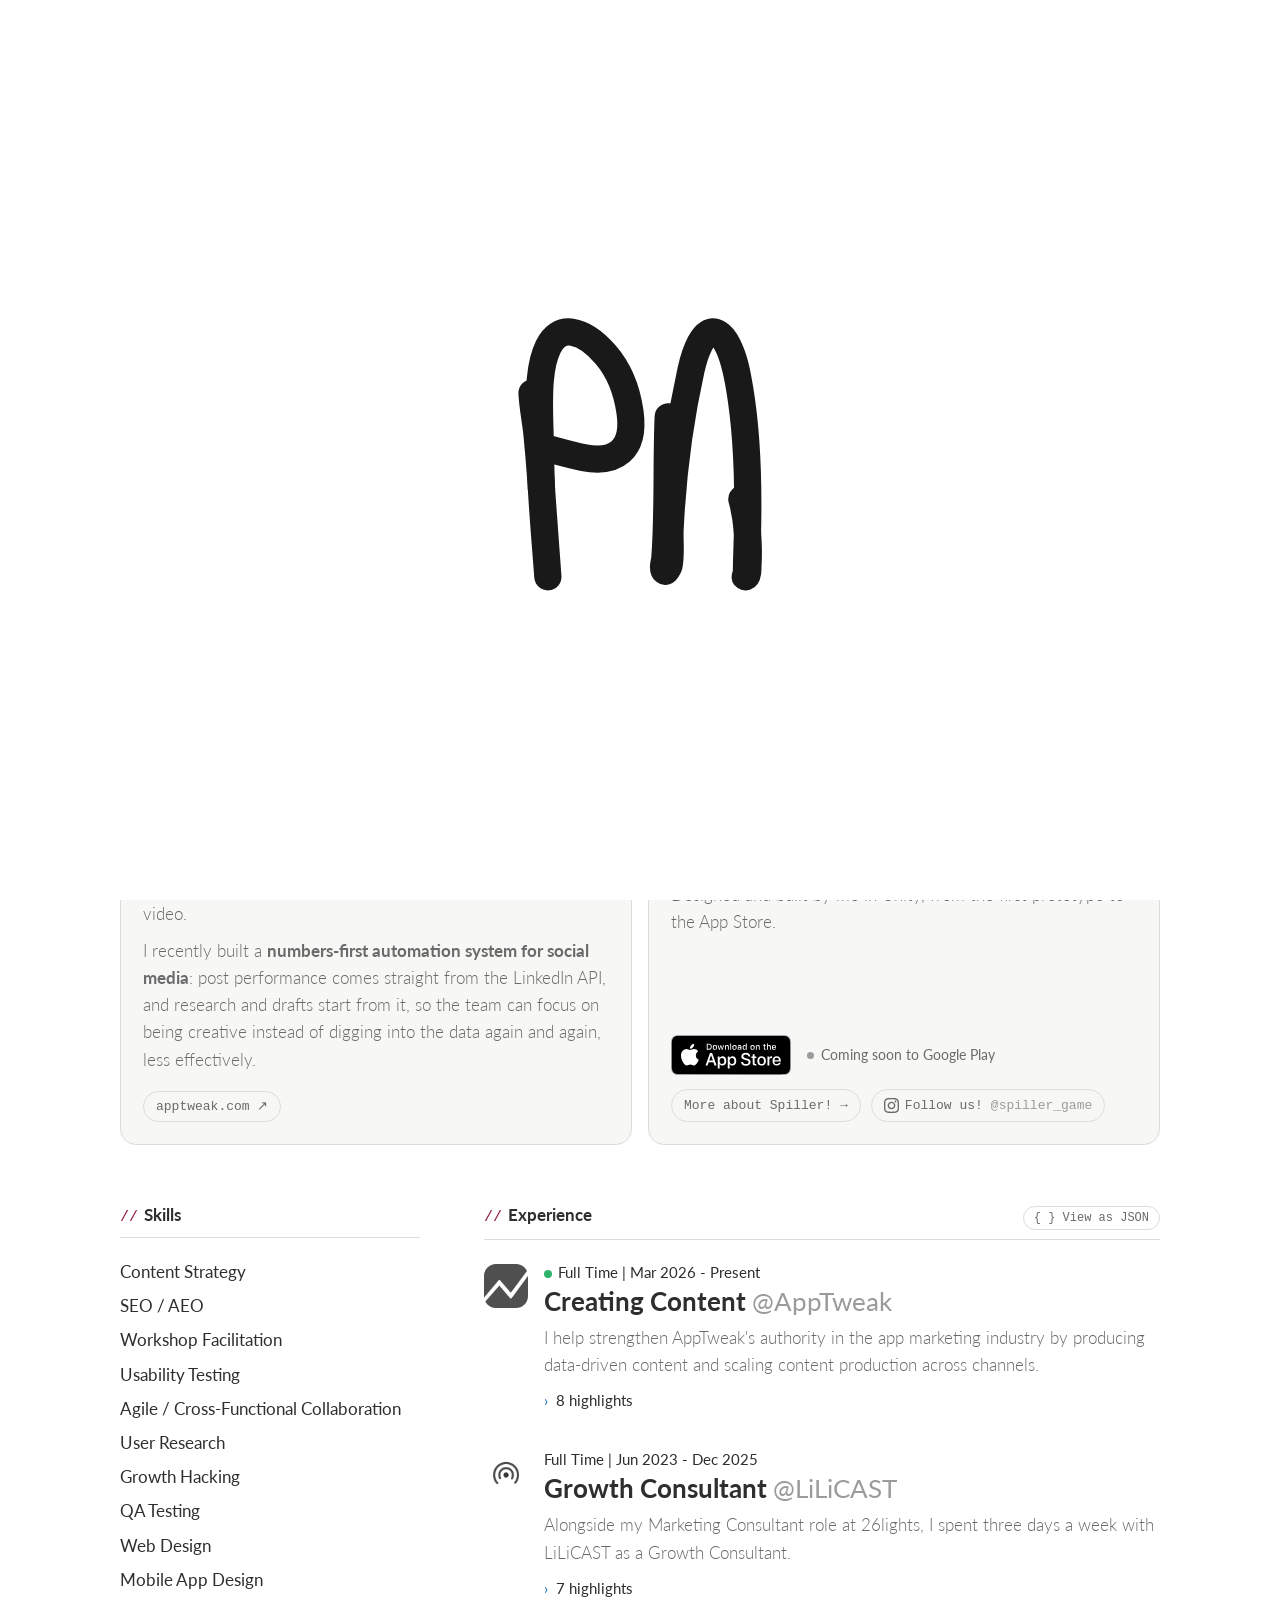
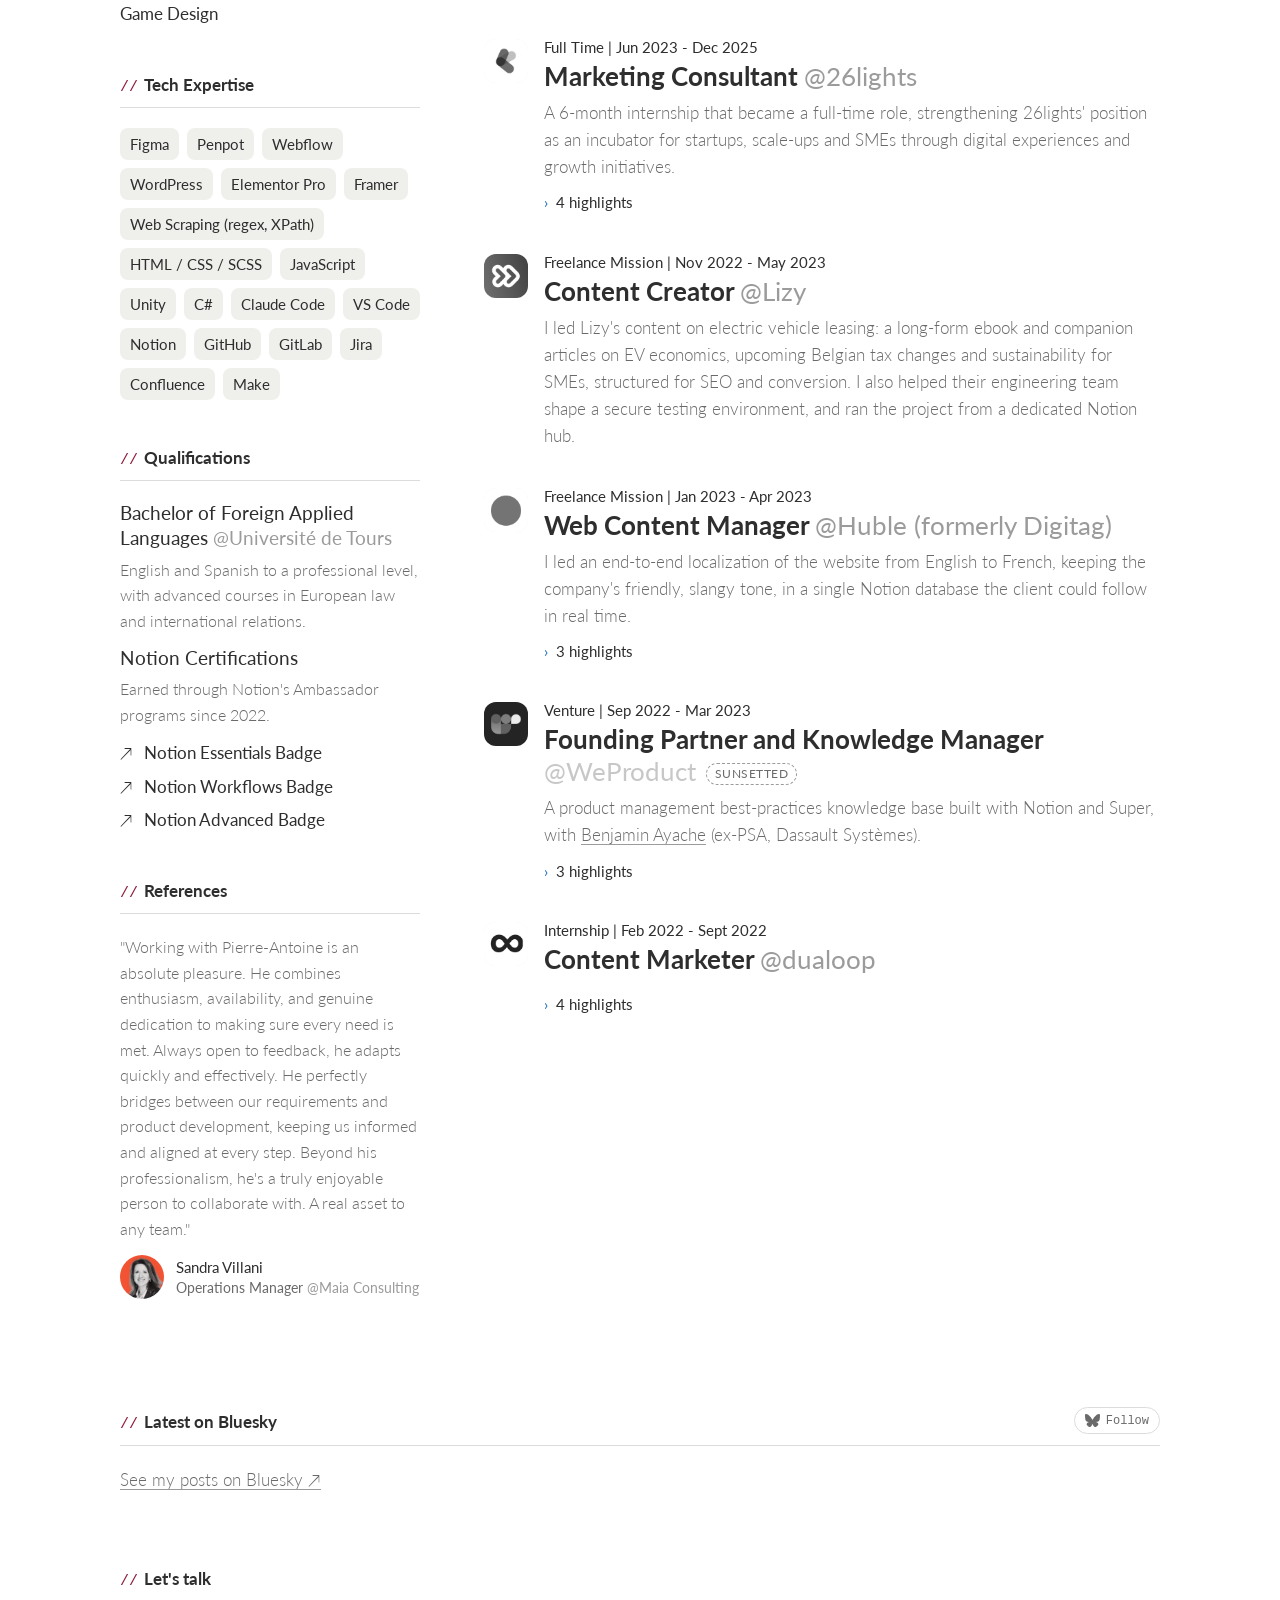
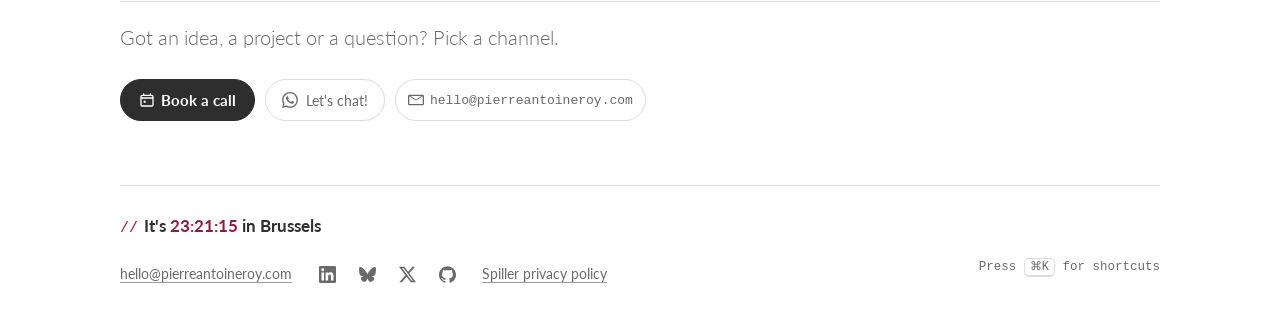
==== commit d2b7832e: "Now: AppTweak logo in colour, like Spiller Co-Authored-By: Claude Opus 5.5 <noreply@anthropic.com>" ====
--- a/index.html
+++ b/index.html
@@ -94,7 +94,7 @@
 </script>
 <link rel="preconnect" href="https://fonts.googleapis.com"><link rel="preconnect" href="https://fonts.gstatic.com" crossorigin>
 <link rel="stylesheet" href="https://fonts.googleapis.com/css2?family=Lato:wght@300;400;700&display=swap">
-<link rel="stylesheet" href="/assets/site.css?v=20261114j">
+<link rel="stylesheet" href="/assets/site.css?v=20261114k">
 </head>
 <body>
 <svg width="0" height="0" style="position:absolute" aria-hidden="true">
@@ -343,6 +343,6 @@
 
 <!-- Phones only: the command palette lives in a floating pill at the bottom, within thumb reach. -->
 <button class="fab" id="fab" type="button" aria-label="Open the command palette"><svg class="ico" viewBox="0 0 24 24" aria-hidden="true"><path d="M18 3a3 3 0 0 0-3 3v12a3 3 0 0 0 3 3 3 3 0 0 0 3-3 3 3 0 0 0-3-3H6a3 3 0 0 0-3 3 3 3 0 0 0 3 3 3 3 0 0 0 3-3V6a3 3 0 0 0-3-3 3 3 0 0 0-3 3 3 3 0 0 0 3 3h12a3 3 0 0 0 3-3 3 3 0 0 0-3-3z"/></svg>Commands</button>
-<script src="/assets/site.js?v=20261114j" defer></script>
-<script src="/assets/intro.js?v=20261114j" defer></script>
+<script src="/assets/site.js?v=20261114k" defer></script>
+<script src="/assets/intro.js?v=20261114k" defer></script>
 </body></html>
--- a/assets/site.css
+++ b/assets/site.css
@@ -180,6 +180,7 @@
 .logo img{display:block;width:100%;height:100%;object-fit:cover;filter:grayscale(1);transition:filter .3s}
 .job:hover .logo,.card:hover .logo,.with-logo:hover .logo{transform:rotate(-8deg)}
 .job:hover .logo img,.card:hover .logo img,.with-logo:hover .logo img{filter:none}
+.now .logo img{filter:none} /* Now: current projects stay in colour, like the Spiller! icon */
 .logo.lg{width:56px;height:56px;border-radius:14px}
 .logo.sm{width:36px;height:36px;border-radius:10px}
 .job{display:grid;grid-template-columns:44px 1fr;column-gap:16px}
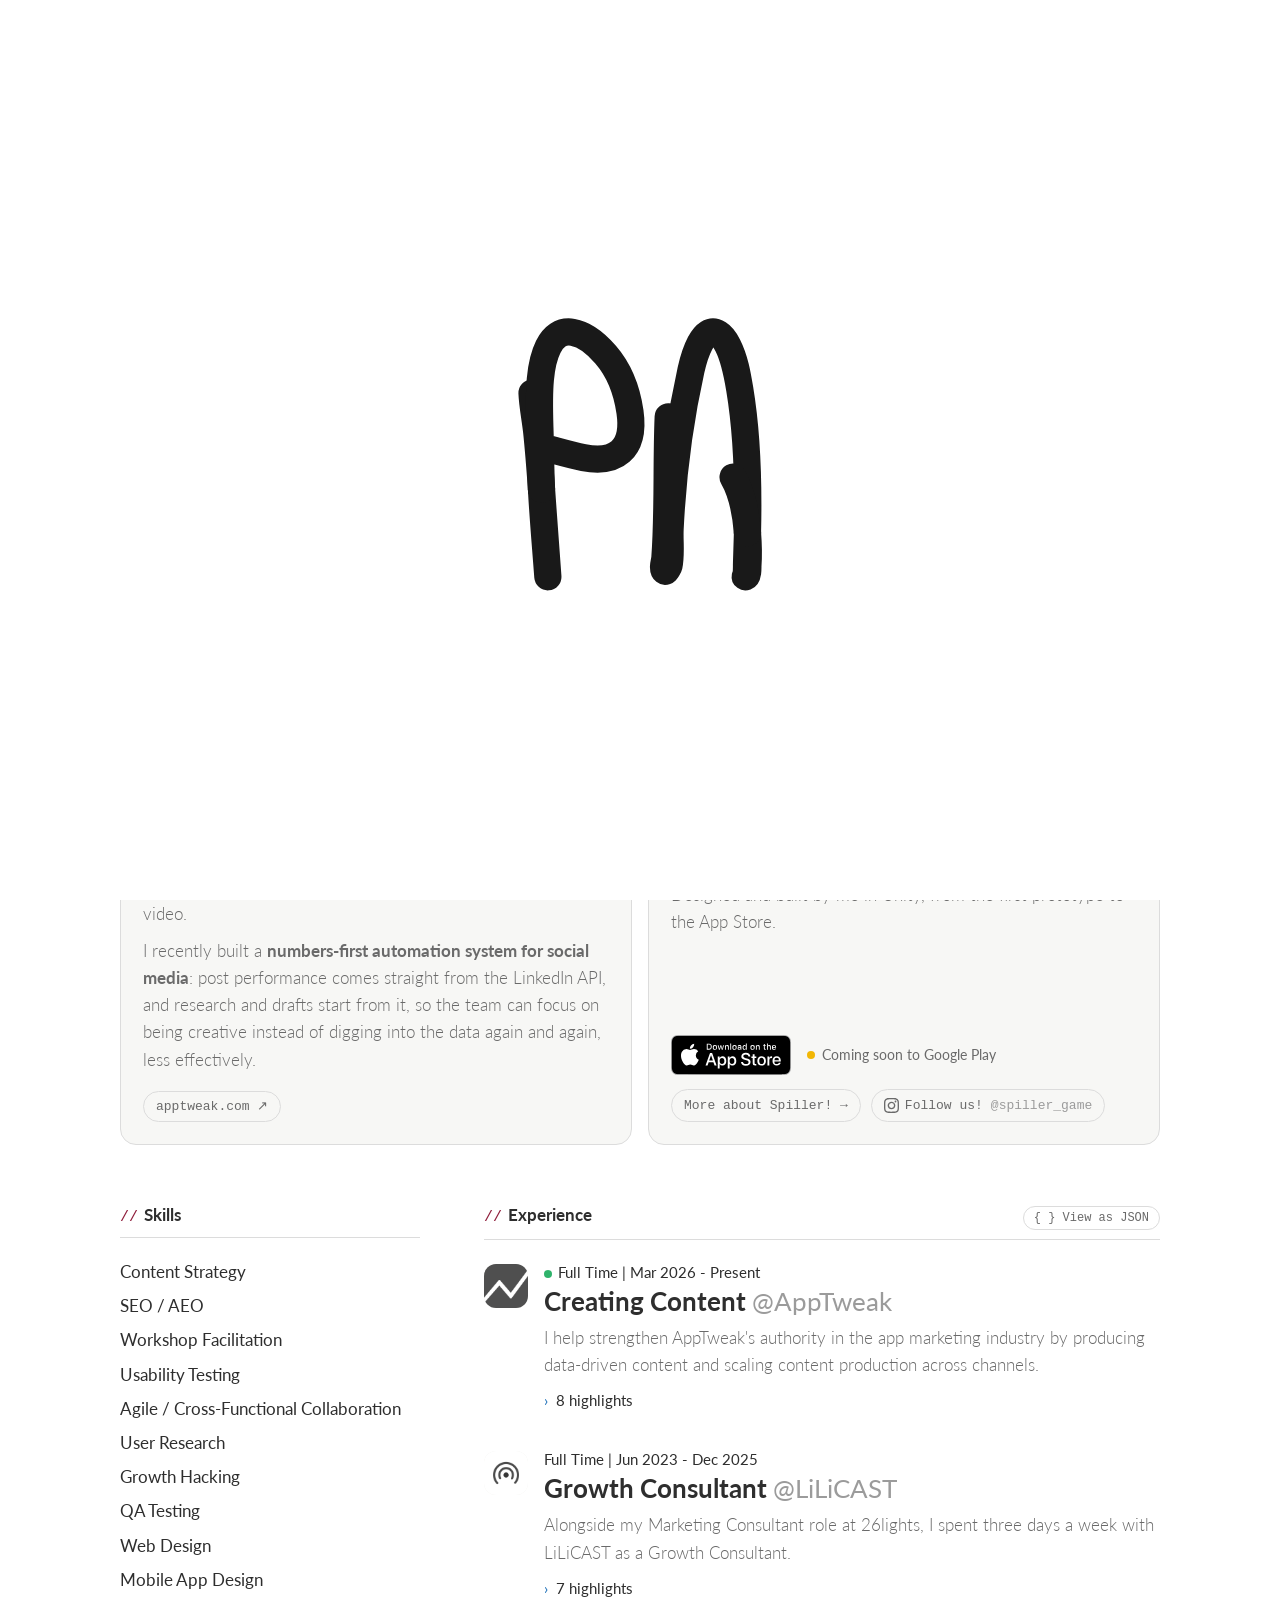
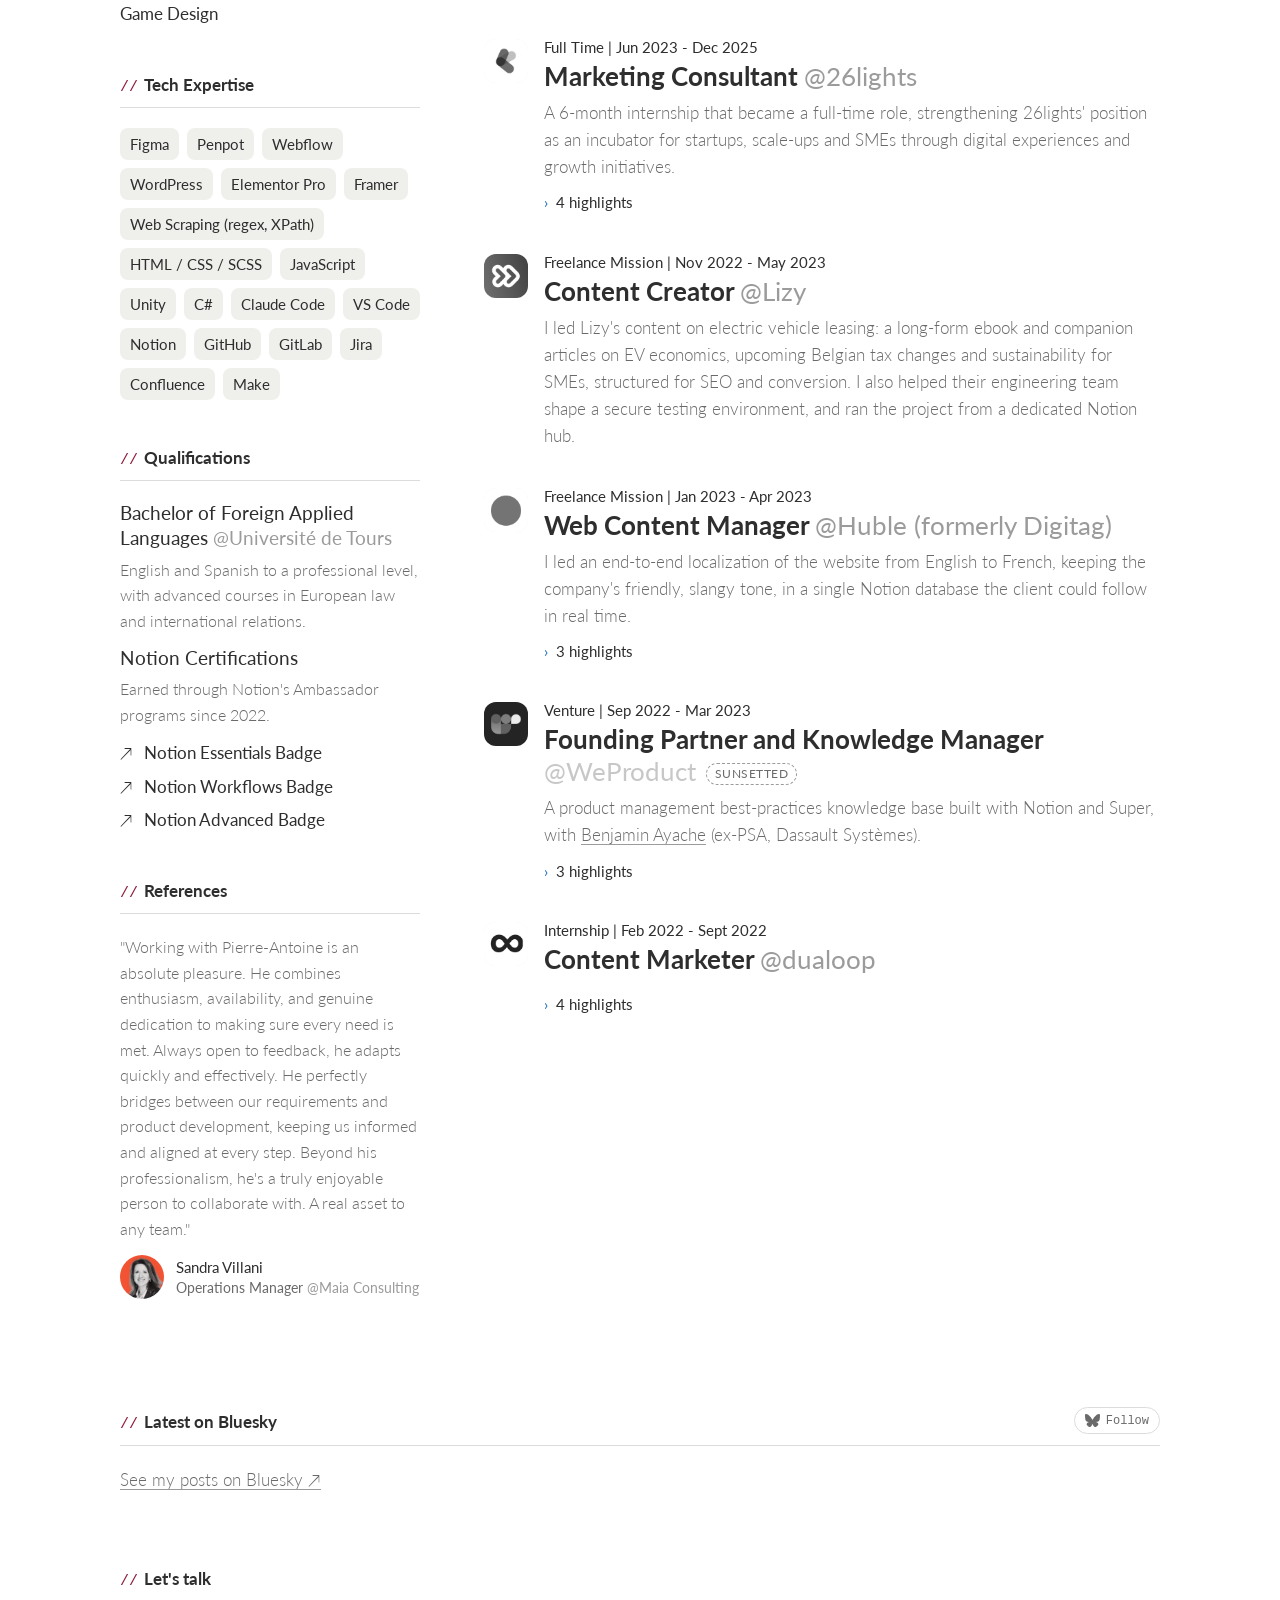
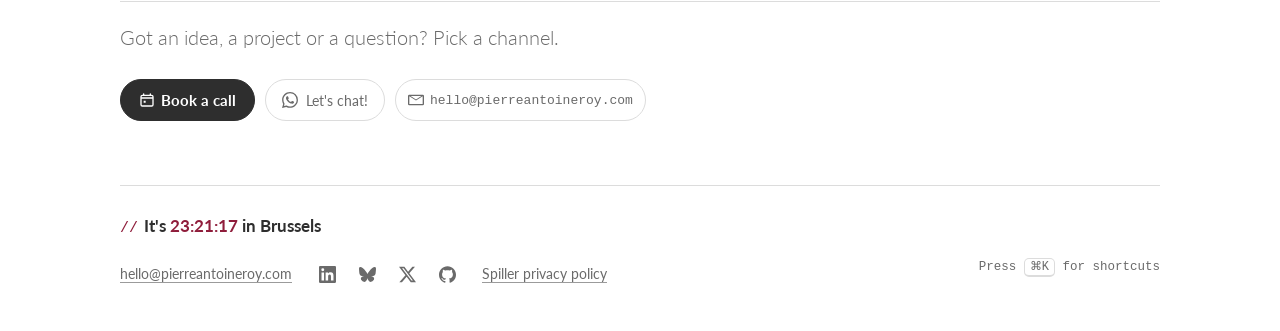
==== commit d0199532: "Coming soon to Google Play: pulsing yellow dot, like the live one Co-Authored-By: Claude Opus 5.5 <n" ====
--- a/index.html
+++ b/index.html
@@ -94,7 +94,7 @@
 </script>
 <link rel="preconnect" href="https://fonts.googleapis.com"><link rel="preconnect" href="https://fonts.gstatic.com" crossorigin>
 <link rel="stylesheet" href="https://fonts.googleapis.com/css2?family=Lato:wght@300;400;700&display=swap">
-<link rel="stylesheet" href="/assets/site.css?v=20261114k">
+<link rel="stylesheet" href="/assets/site.css?v=20261114l">
 </head>
 <body>
 <svg width="0" height="0" style="position:absolute" aria-hidden="true">
@@ -343,6 +343,6 @@
 
 <!-- Phones only: the command palette lives in a floating pill at the bottom, within thumb reach. -->
 <button class="fab" id="fab" type="button" aria-label="Open the command palette"><svg class="ico" viewBox="0 0 24 24" aria-hidden="true"><path d="M18 3a3 3 0 0 0-3 3v12a3 3 0 0 0 3 3 3 3 0 0 0 3-3 3 3 0 0 0-3-3H6a3 3 0 0 0-3 3 3 3 0 0 0 3 3 3 3 0 0 0 3-3V6a3 3 0 0 0-3-3 3 3 0 0 0-3 3 3 3 0 0 0 3 3h12a3 3 0 0 0 3-3 3 3 0 0 0-3-3z"/></svg>Commands</button>
-<script src="/assets/site.js?v=20261114k" defer></script>
-<script src="/assets/intro.js?v=20261114k" defer></script>
+<script src="/assets/site.js?v=20261114l" defer></script>
+<script src="/assets/intro.js?v=20261114l" defer></script>
 </body></html>
--- a/assets/site.css
+++ b/assets/site.css
@@ -154,7 +154,9 @@
 .card .stores + .links{margin-top:0;padding-top:4px}
 .app-hero .stores + .links{margin-top:16px}
 .soon{font-size:14px;color:var(--muted)}
-.soon::before{content:"";display:inline-block;width:7px;height:7px;border-radius:50%;background:var(--soft);margin-right:7px;vertical-align:1px}
+/* "Coming soon" pulses in yellow, same convention as the green "live" dot */
+.soon::before{content:"";display:inline-block;width:8px;height:8px;border-radius:50%;background:#f2b705;margin-right:7px;vertical-align:1px;box-shadow:0 0 0 0 #f2b70580;animation:ping-soon 2.4s infinite}
+@keyframes ping-soon{70%{box-shadow:0 0 0 7px #f2b70500}100%{box-shadow:0 0 0 0 #f2b70500}}
 .btn.ig:hover{color:#fff;background:linear-gradient(45deg,#f58529,#dd2a7b,#8134af);border-color:transparent}
 .btn.ig .handle{color:var(--soft);margin-left:2px}
 .btn.ig:hover .handle{color:#fff}
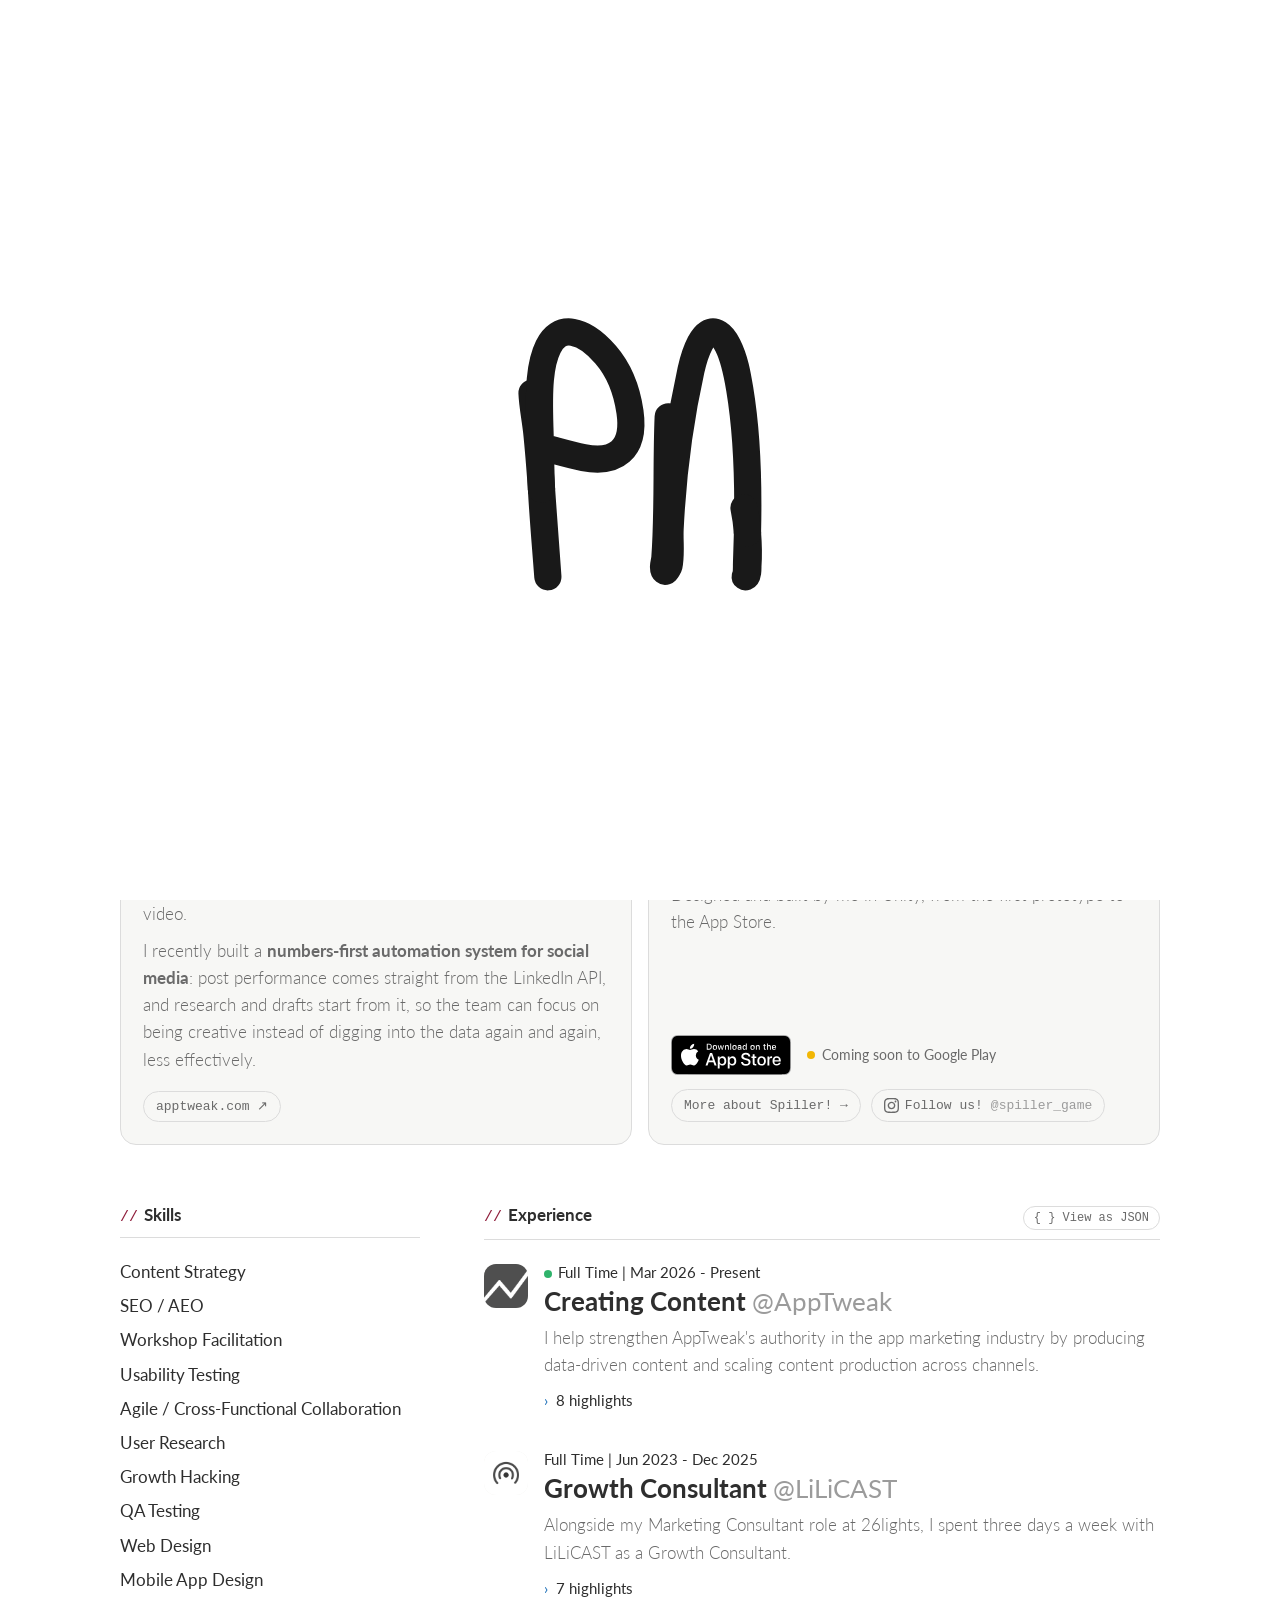
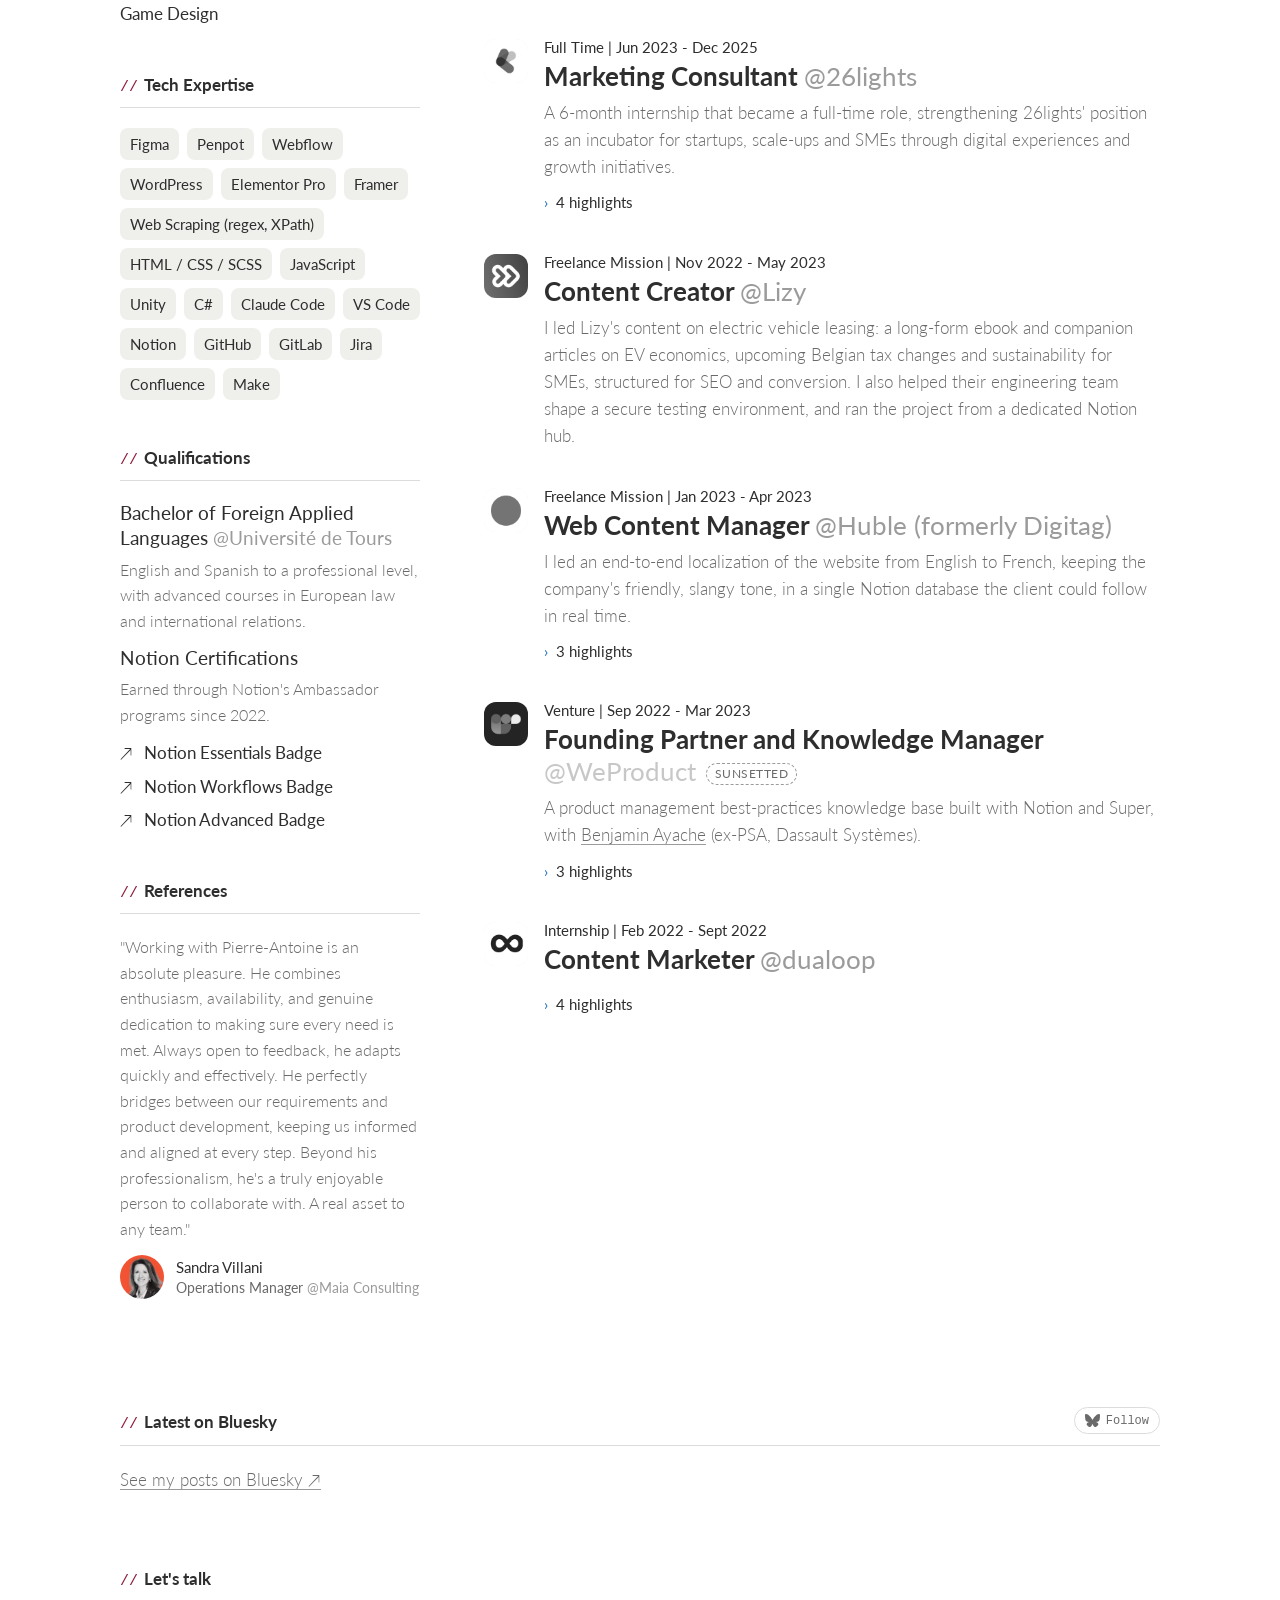
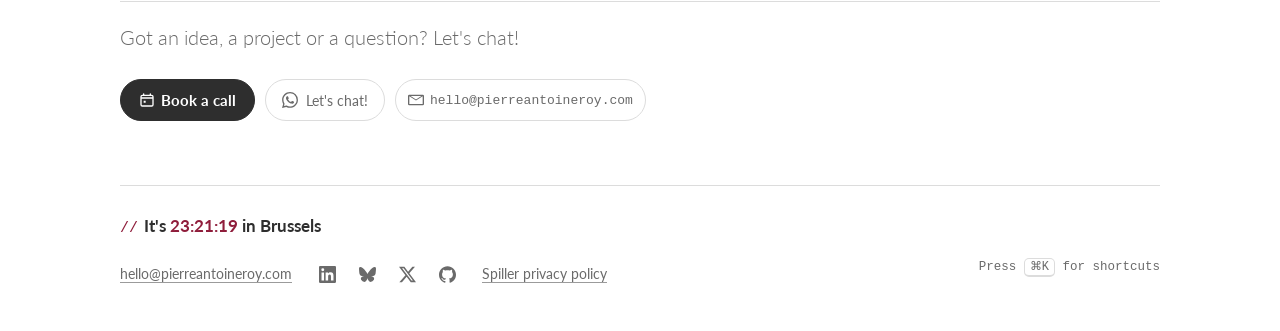
==== commit d7a309f9: "On repeat: recently played Apple Music albums via a GitHub Action (setup tools included); Let's chat" ====
--- a/index.html
+++ b/index.html
@@ -94,7 +94,7 @@
 </script>
 <link rel="preconnect" href="https://fonts.googleapis.com"><link rel="preconnect" href="https://fonts.gstatic.com" crossorigin>
 <link rel="stylesheet" href="https://fonts.googleapis.com/css2?family=Lato:wght@300;400;700&display=swap">
-<link rel="stylesheet" href="/assets/site.css?v=20261114l">
+<link rel="stylesheet" href="/assets/site.css?v=20261114n">
 </head>
 <body>
 <svg width="0" height="0" style="position:absolute" aria-hidden="true">
@@ -314,9 +314,16 @@
   <noscript><p class="muted"><a href="https://bsky.app/profile/pierreantoineroy.com">See my posts on Bluesky ↗</a></p></noscript>
 </section>
 
+<!-- Albums I played recently on Apple Music: assets/music.json, refreshed every 3 hours by .github/workflows/music.yml.
+     Hidden until that file exists. -->
+<section class="music" id="music" hidden>
+  <h2 class="label"><span><span class="slash">//</span>On repeat</span> <span class="music-src">Apple Music</span></h2>
+  <ul class="albums" id="albums"></ul>
+</section>
+
 <section class="talk" id="contact">
   <h2 class="label"><span><span class="slash">//</span>Let's talk</span></h2>
-  <p class="lede">Got an idea, a project or a question? Pick a channel.</p>
+  <p class="lede">Got an idea, a project or a question? Let's chat!</p>
   <div class="links">
     <a class="btn book" href="https://calendar.notion.so/meet/pierre-antoine-6c1i902our/u1fg04y05" target="_blank" rel="noopener"><svg class="ico" viewBox="0 0 24 24" aria-hidden="true"><use href="#i-calendar"/></svg>Book a call</a>
     <a class="btn round wa open" href="https://wa.me/message/7NE462RQVZXAL1" target="_blank" rel="noopener" aria-label="Chat with me on WhatsApp"><svg class="ico" viewBox="0 0 24 24" aria-hidden="true"><use href="#i-whatsapp"/></svg><span class="say">Let's chat!</span></a>
@@ -343,6 +350,6 @@
 
 <!-- Phones only: the command palette lives in a floating pill at the bottom, within thumb reach. -->
 <button class="fab" id="fab" type="button" aria-label="Open the command palette"><svg class="ico" viewBox="0 0 24 24" aria-hidden="true"><path d="M18 3a3 3 0 0 0-3 3v12a3 3 0 0 0 3 3 3 3 0 0 0 3-3 3 3 0 0 0-3-3H6a3 3 0 0 0-3 3 3 3 0 0 0 3 3 3 3 0 0 0 3-3V6a3 3 0 0 0-3-3 3 3 0 0 0-3 3 3 3 0 0 0 3 3h12a3 3 0 0 0 3-3 3 3 0 0 0-3-3z"/></svg>Commands</button>
-<script src="/assets/site.js?v=20261114l" defer></script>
-<script src="/assets/intro.js?v=20261114l" defer></script>
+<script src="/assets/site.js?v=20261114n" defer></script>
+<script src="/assets/intro.js?v=20261114n" defer></script>
 </body></html>
--- a/assets/site.css
+++ b/assets/site.css
@@ -230,6 +230,16 @@
 .post-link{font-size:14px;color:var(--muted);border-left:3px solid var(--rule);padding-left:10px;overflow-wrap:anywhere}
 .post-stats{margin-top:auto;display:flex;gap:14px;font-size:14px;color:var(--soft)}
 
+/* On repeat: recently played albums (home page) */
+.music{padding-bottom:56px}
+.music-src{font:400 13px var(--mono);color:var(--soft)}
+.albums{list-style:none;padding:0;margin:0;display:grid;gap:18px;grid-template-columns:repeat(auto-fill,minmax(140px,1fr))}
+.albums a{display:block;text-decoration:none;color:inherit}
+.albums img{display:block;width:100%;height:auto;aspect-ratio:1;border-radius:12px;object-fit:cover;background:var(--chip);box-shadow:0 8px 20px #0002;transition:transform .4s cubic-bezier(.3,1.6,.5,1)}
+.albums a:hover img{transform:rotate(-4deg) scale(1.03)}
+.album-name{margin:10px 0 0;font-size:15px;line-height:1.3;color:var(--fg);overflow:hidden;text-overflow:ellipsis;white-space:nowrap}
+.album-artist{margin:2px 0 0;font-size:14px;color:var(--muted);overflow:hidden;text-overflow:ellipsis;white-space:nowrap}
+
 /* Contact (home page, "Let's talk") */
 .talk{padding-bottom:64px}
 .talk .lede{margin-bottom:6px}
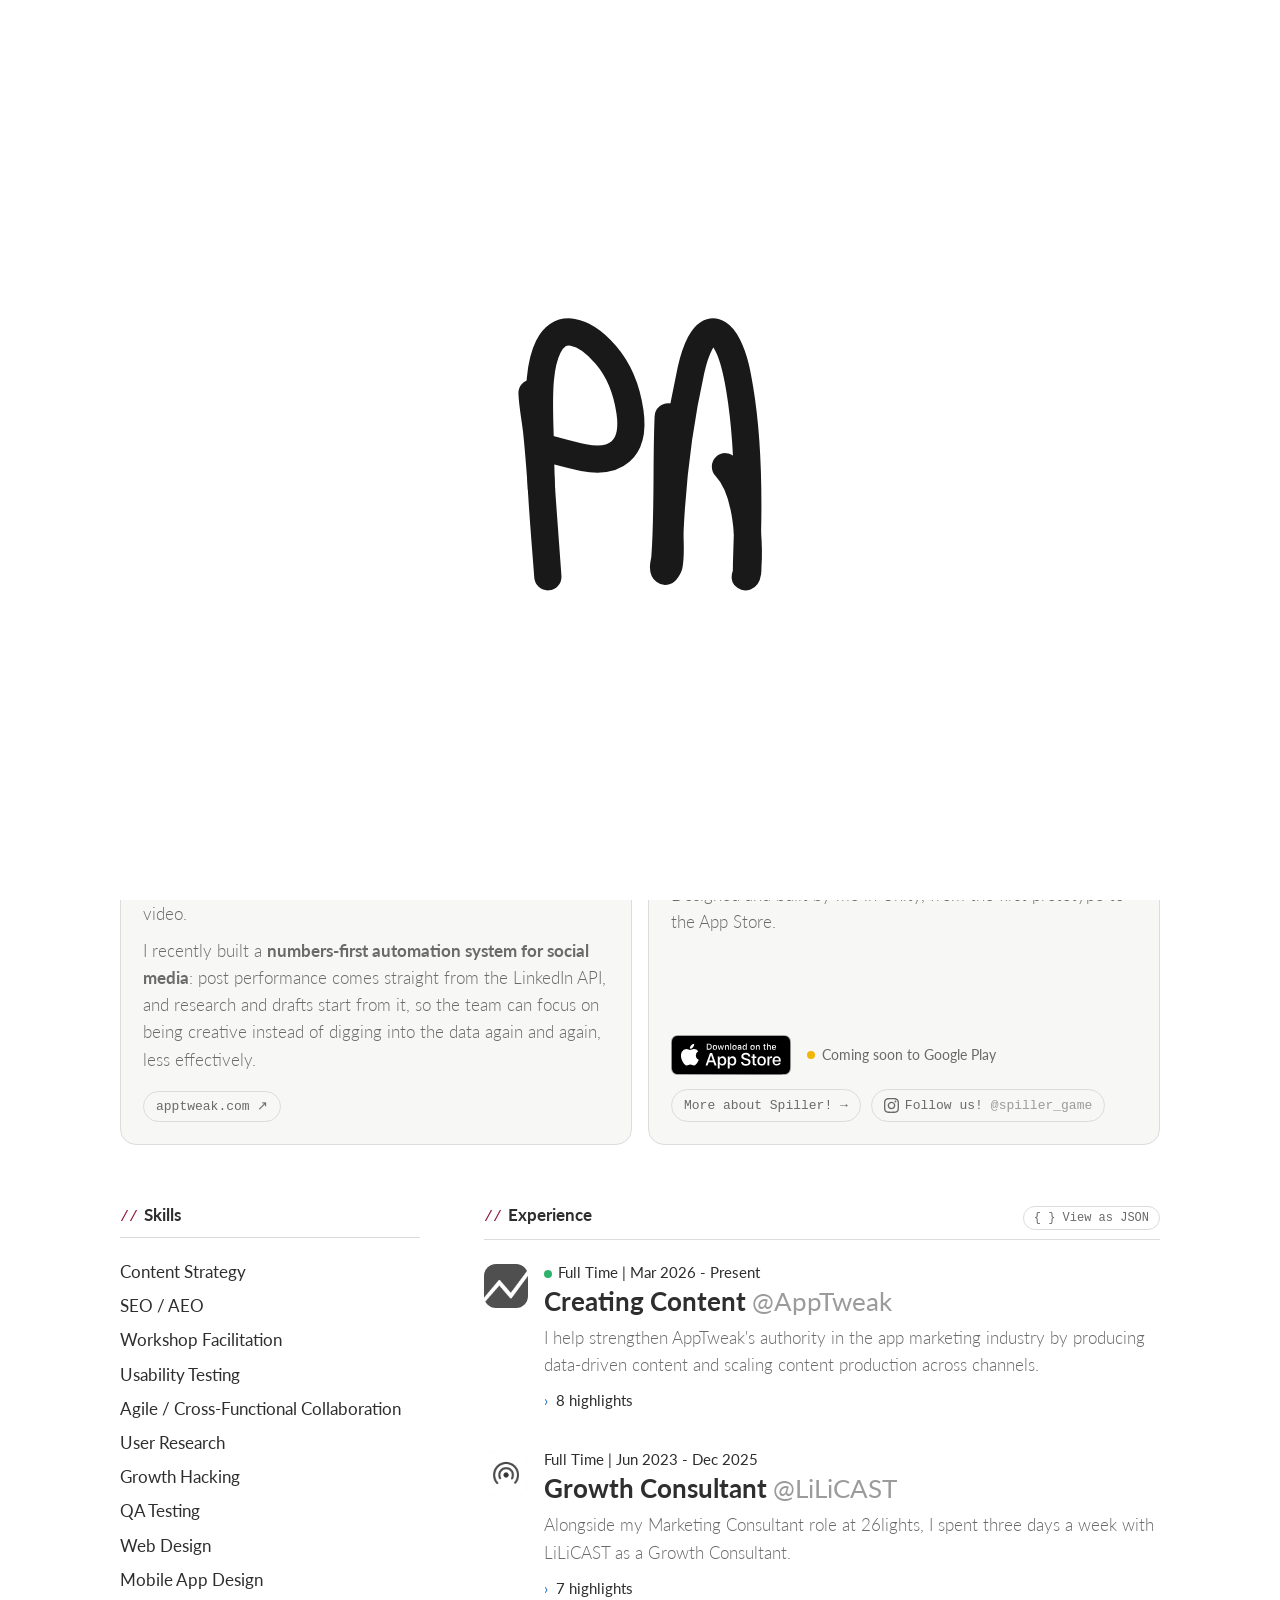
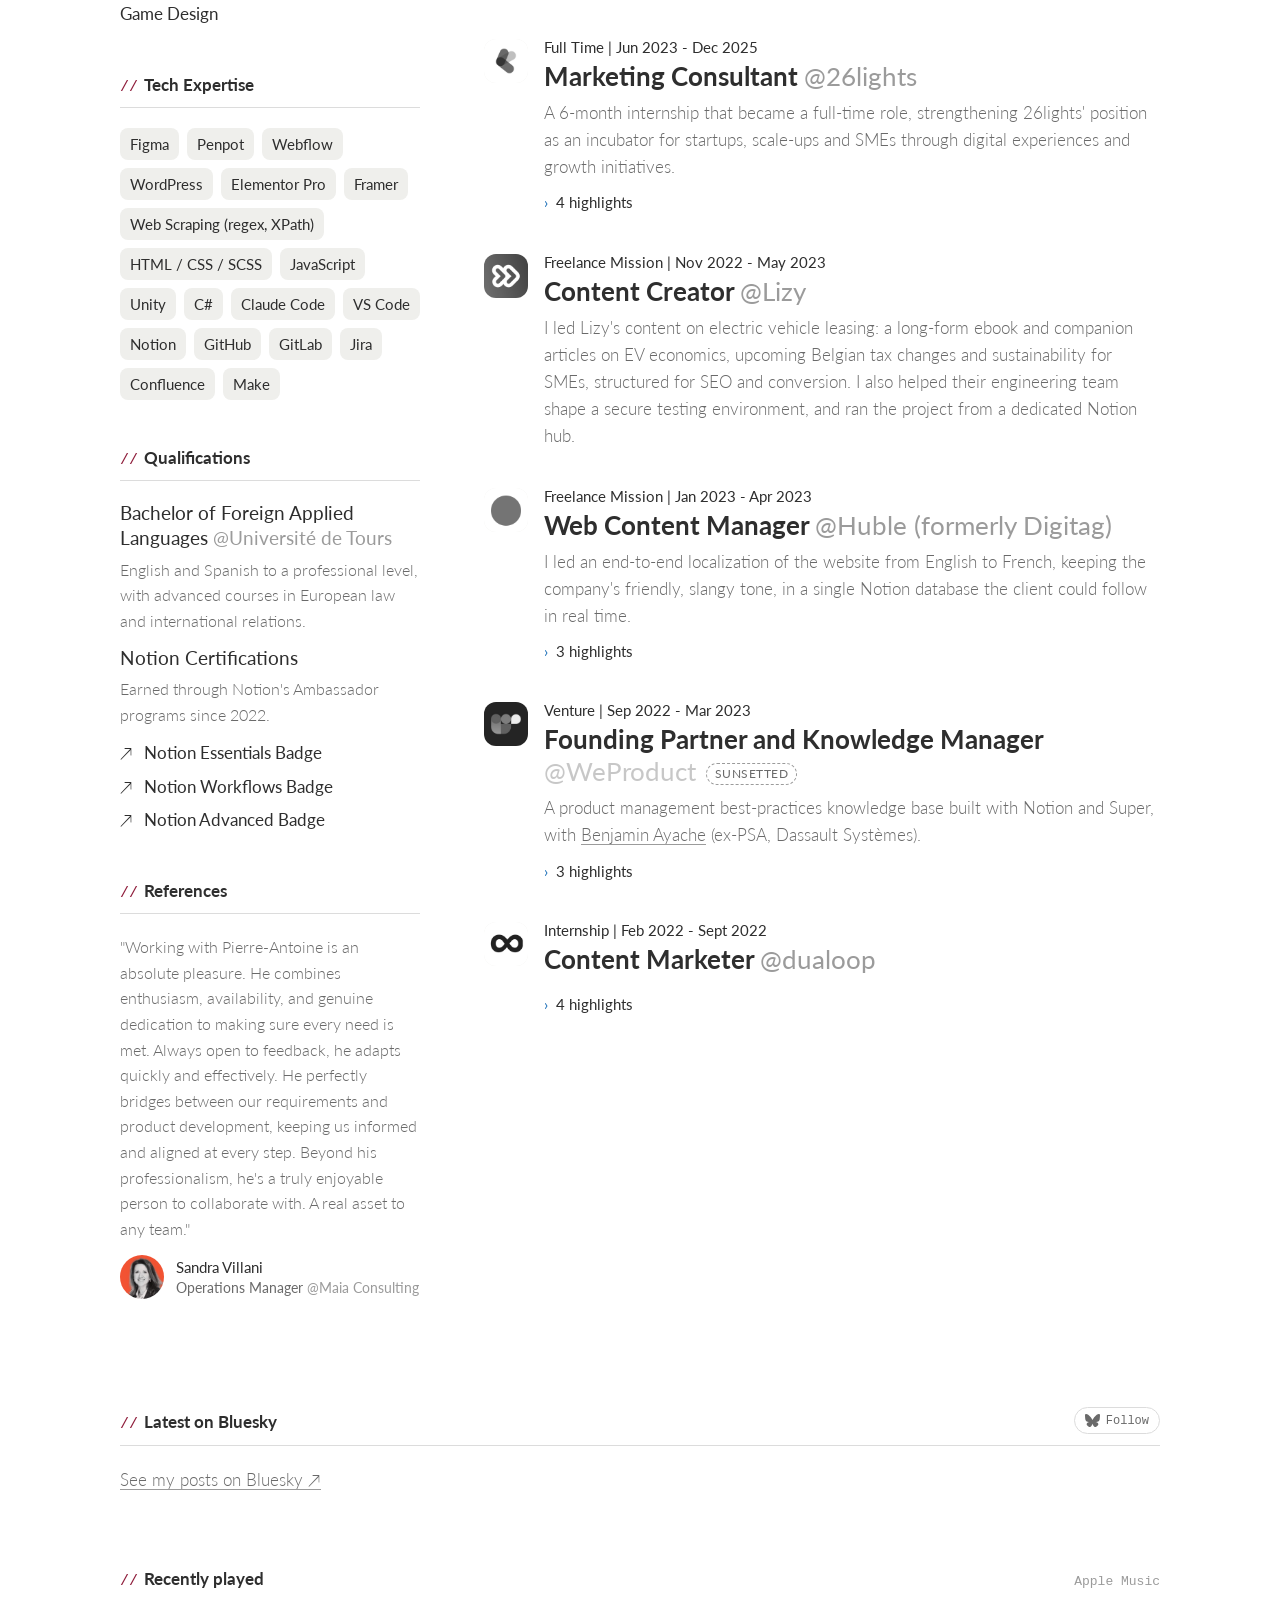
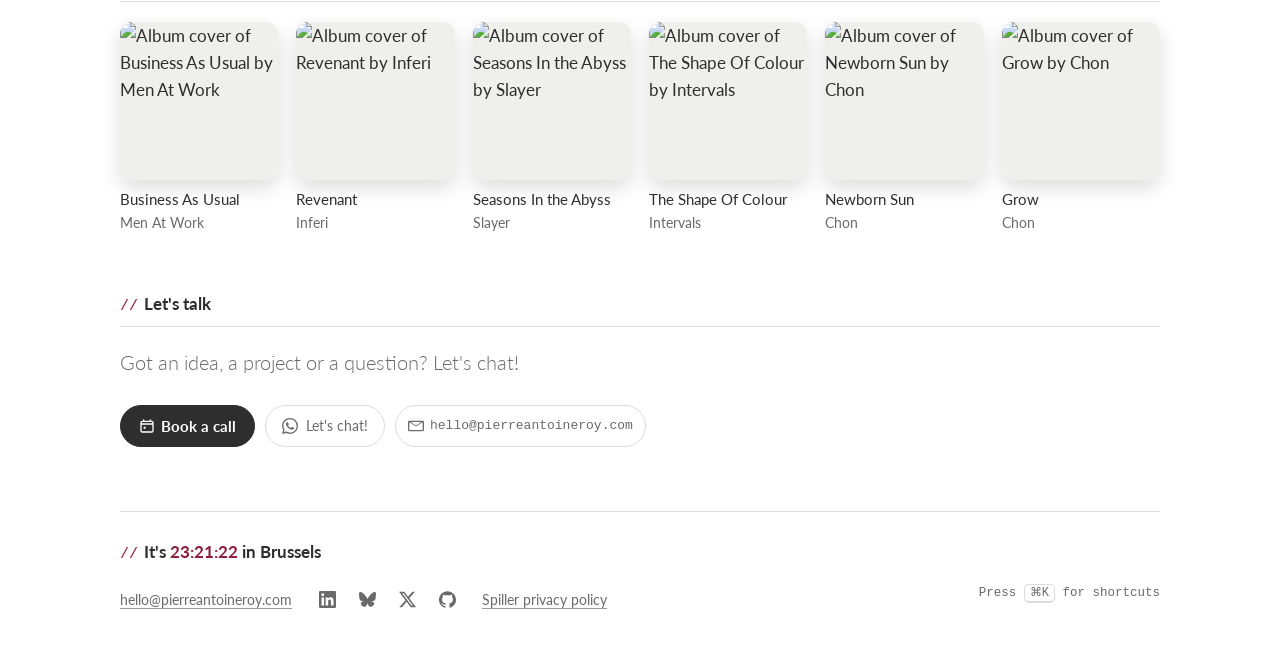
==== commit 500989f7: "Rename the music section to Recently played Co-Authored-By: Claude Opus 5.5 <noreply@anthropic.com>" ====
--- a/index.html
+++ b/index.html
@@ -317,7 +317,7 @@
 <!-- Albums I played recently on Apple Music: assets/music.json, refreshed every 3 hours by .github/workflows/music.yml.
      Hidden until that file exists. -->
 <section class="music" id="music" hidden>
-  <h2 class="label"><span><span class="slash">//</span>On repeat</span> <span class="music-src">Apple Music</span></h2>
+  <h2 class="label"><span><span class="slash">//</span>Recently played</span> <span class="music-src">Apple Music</span></h2>
   <ul class="albums" id="albums"></ul>
 </section>
 
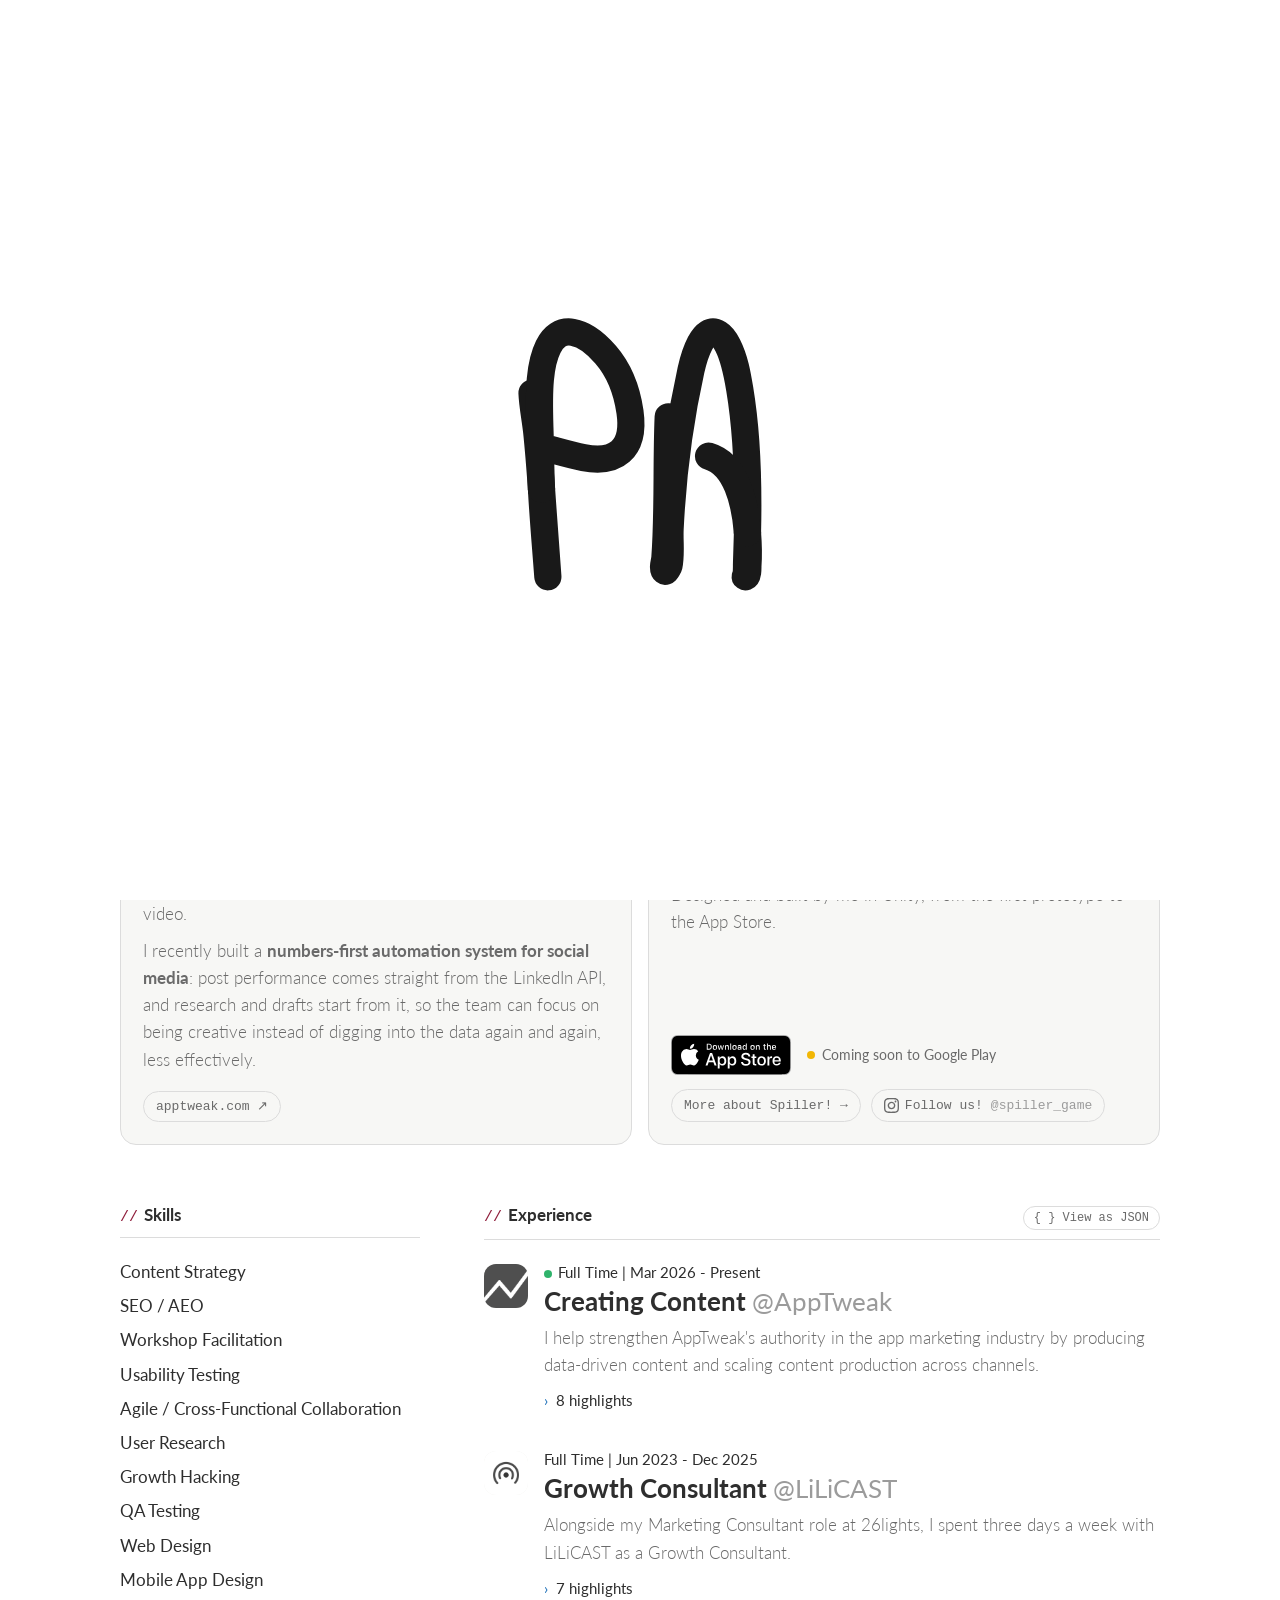
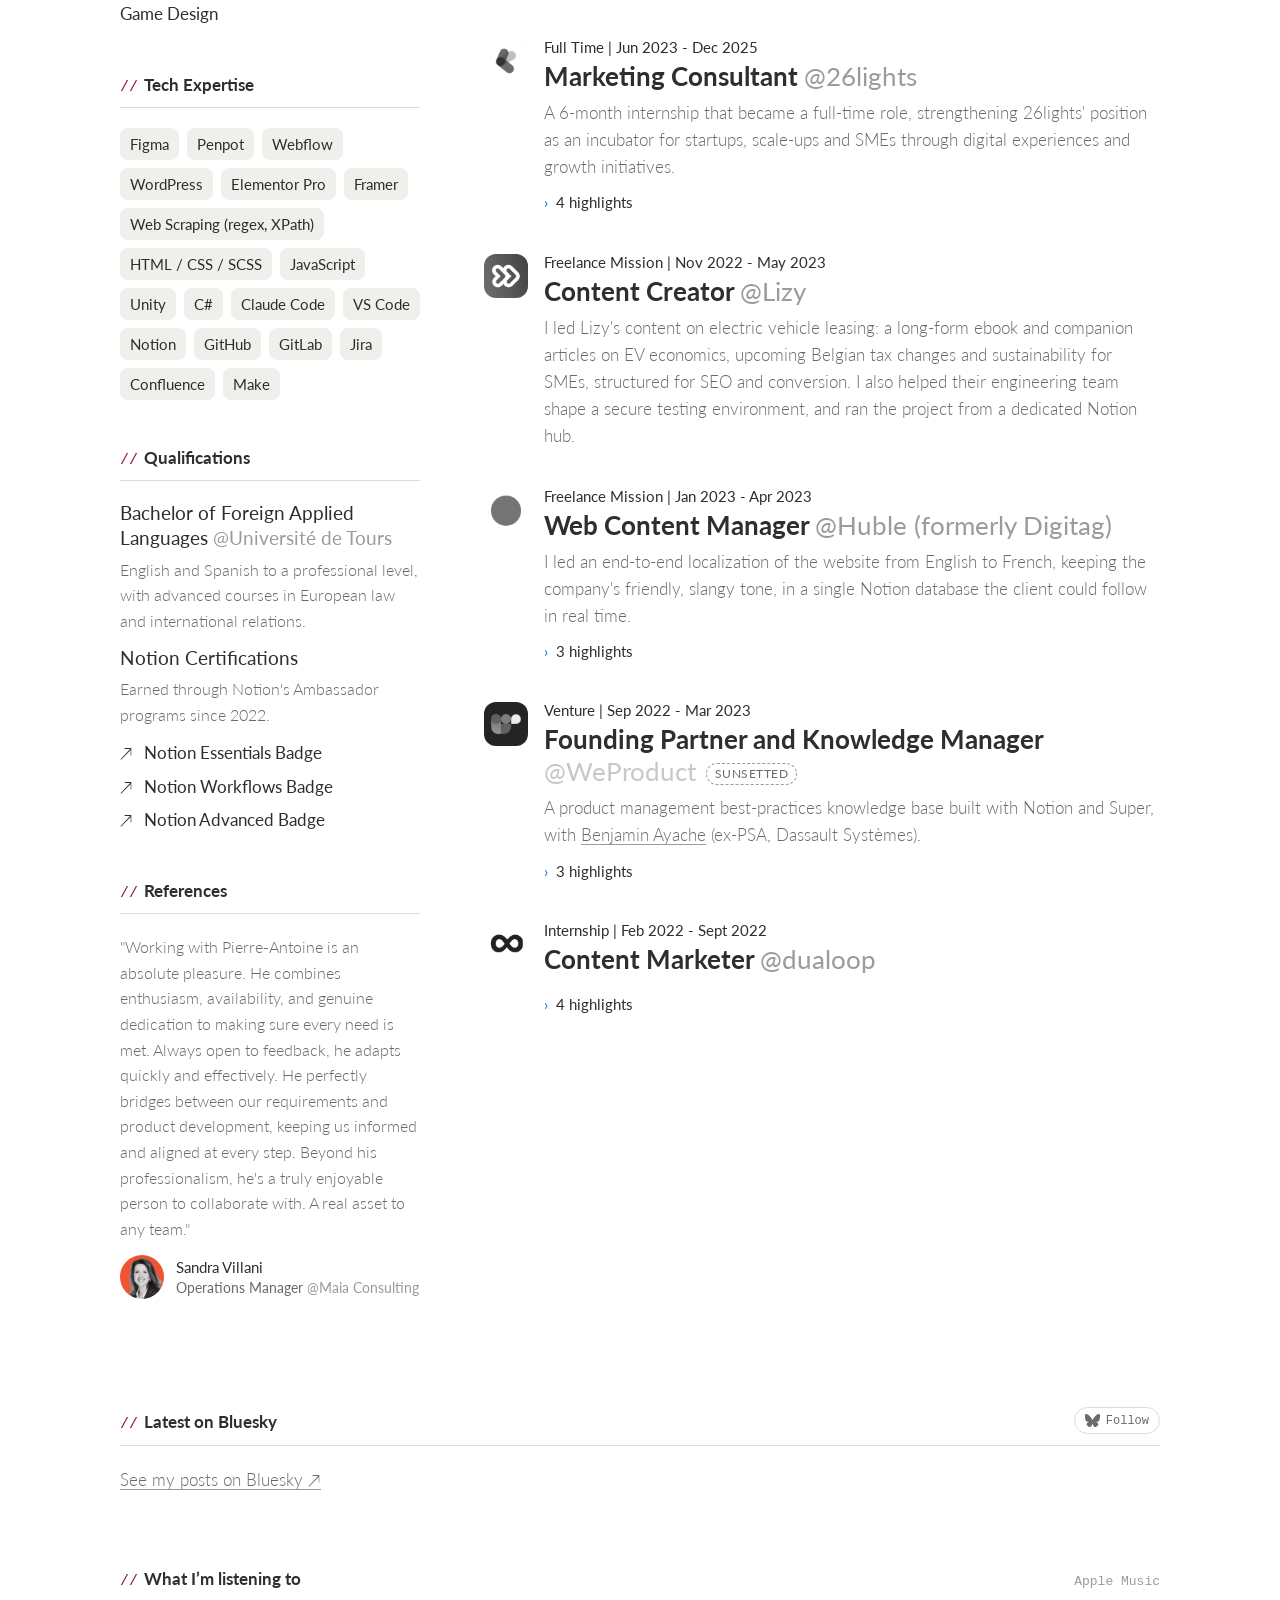
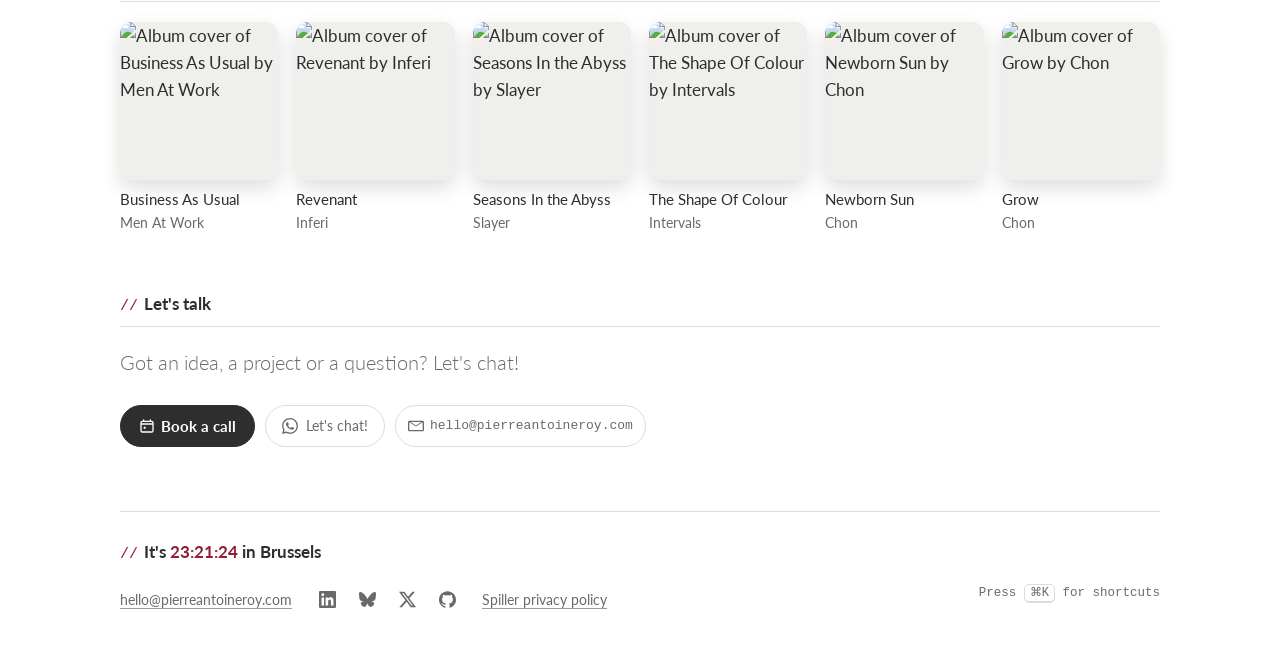
==== commit 1ea2ec0f: "Music section title: What I'm listening to Co-Authored-By: Claude Opus 5.5 <noreply@anthropic.com>" ====
--- a/index.html
+++ b/index.html
@@ -317,7 +317,7 @@
 <!-- Albums I played recently on Apple Music: assets/music.json, refreshed every 3 hours by .github/workflows/music.yml.
      Hidden until that file exists. -->
 <section class="music" id="music" hidden>
-  <h2 class="label"><span><span class="slash">//</span>Recently played</span> <span class="music-src">Apple Music</span></h2>
+  <h2 class="label"><span><span class="slash">//</span>What I&rsquo;m listening to</span> <span class="music-src">Apple Music</span></h2>
   <ul class="albums" id="albums"></ul>
 </section>
 
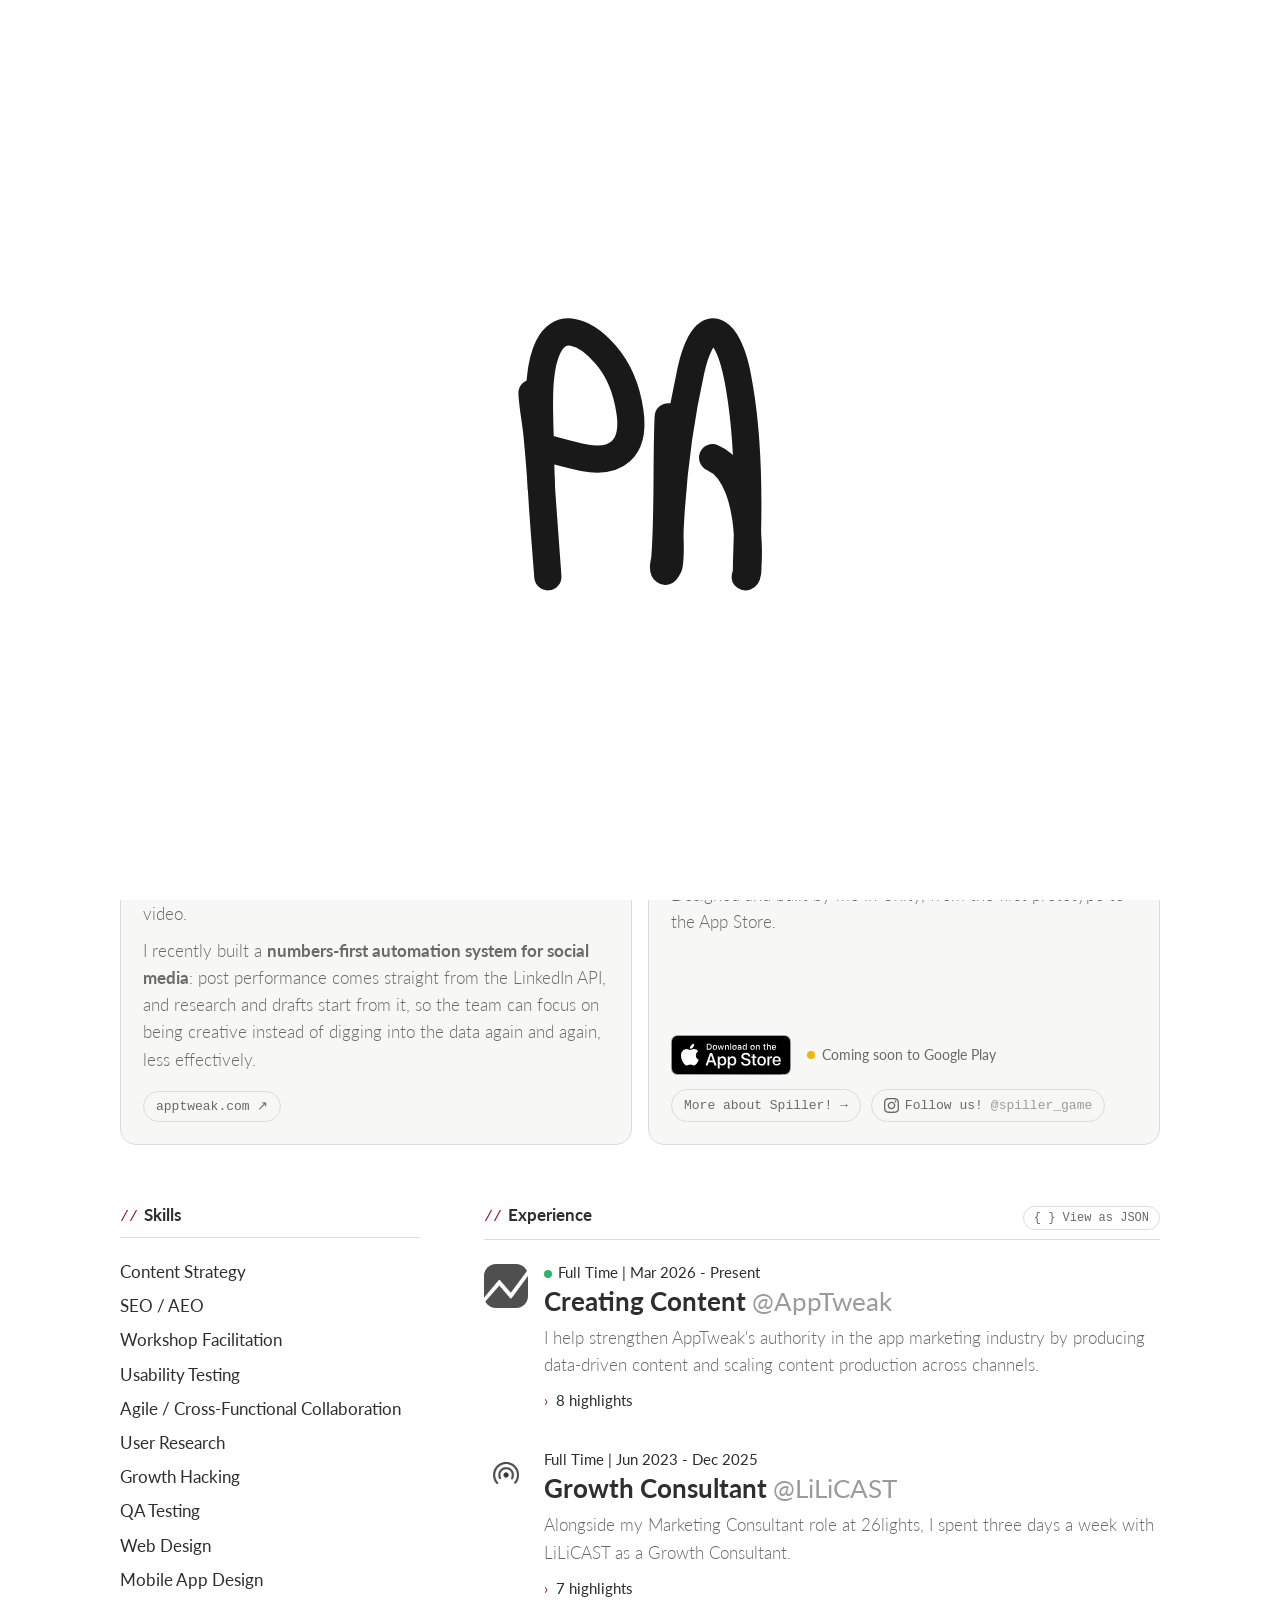
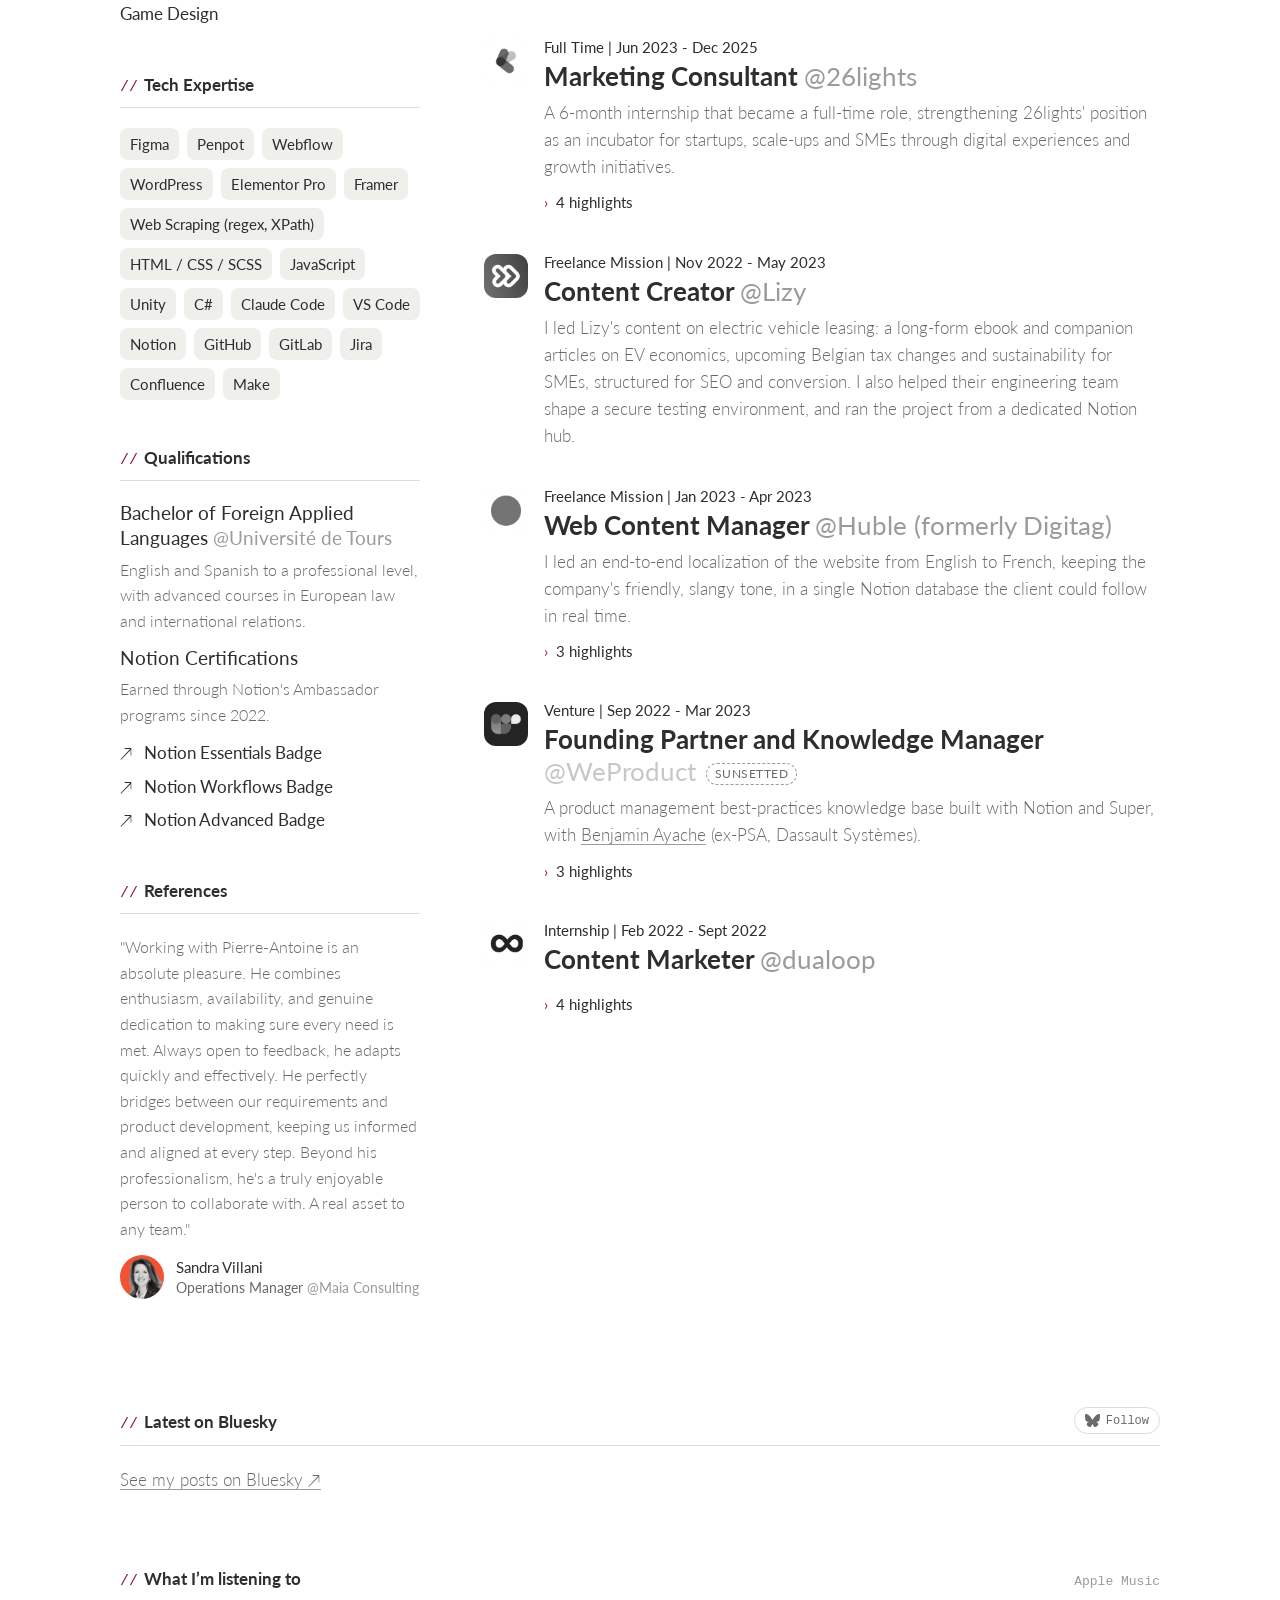
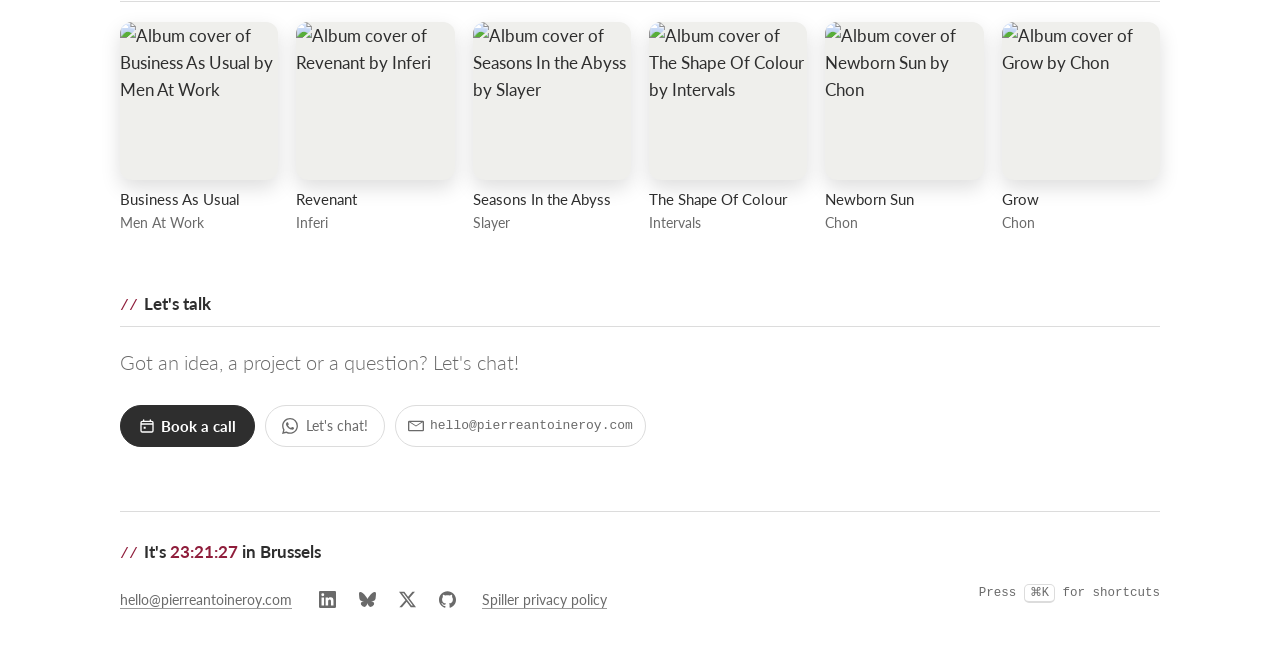
==== commit 55968ad3: "Accent colour is now the wine red everywhere (link hovers, focus, highlights) Co-Authored-By: Claude" ====
--- a/index.html
+++ b/index.html
@@ -94,7 +94,7 @@
 </script>
 <link rel="preconnect" href="https://fonts.googleapis.com"><link rel="preconnect" href="https://fonts.gstatic.com" crossorigin>
 <link rel="stylesheet" href="https://fonts.googleapis.com/css2?family=Lato:wght@300;400;700&display=swap">
-<link rel="stylesheet" href="/assets/site.css?v=20261114n">
+<link rel="stylesheet" href="/assets/site.css?v=20261114o">
 </head>
 <body>
 <svg width="0" height="0" style="position:absolute" aria-hidden="true">
@@ -350,6 +350,6 @@
 
 <!-- Phones only: the command palette lives in a floating pill at the bottom, within thumb reach. -->
 <button class="fab" id="fab" type="button" aria-label="Open the command palette"><svg class="ico" viewBox="0 0 24 24" aria-hidden="true"><path d="M18 3a3 3 0 0 0-3 3v12a3 3 0 0 0 3 3 3 3 0 0 0 3-3 3 3 0 0 0-3-3H6a3 3 0 0 0-3 3 3 3 0 0 0 3 3 3 3 0 0 0 3-3V6a3 3 0 0 0-3-3 3 3 0 0 0-3 3 3 3 0 0 0 3 3h12a3 3 0 0 0 3-3 3 3 0 0 0-3-3z"/></svg>Commands</button>
-<script src="/assets/site.js?v=20261114n" defer></script>
-<script src="/assets/intro.js?v=20261114n" defer></script>
+<script src="/assets/site.js?v=20261114o" defer></script>
+<script src="/assets/intro.js?v=20261114o" defer></script>
 </body></html>
--- a/assets/site.css
+++ b/assets/site.css
@@ -2,17 +2,17 @@
    Colours are tokens: light by default, dark from the system or from the theme switch (data-theme on <html>). */
 :root{
   --bg:#fff;--fg:#2e2e2e;--muted:#6a6a6a;--soft:#9b9b9b;--rule:#dcdcdc;--card:#f7f7f5;--chip:#efefec;
-  --accent:#1c6fb8;--wine:#8f1d3b;--logo:#191919;--toast:#2e2e2e;--toast-fg:#fff;
+  --accent:#8f1d3b;--wine:#8f1d3b;--logo:#191919;--toast:#2e2e2e;--toast-fg:#fff;
   --mono:ui-monospace,SFMono-Regular,Menlo,Consolas,monospace;
   --sans:Lato,system-ui,-apple-system,"Segoe UI",sans-serif;
   color-scheme:light;
 }
 @media (prefers-color-scheme:dark){:root:not([data-theme=light]){
   --bg:#16171d;--fg:#ececee;--muted:#a6a6ae;--soft:#7c7c86;--rule:#2d2f38;--card:#1c1e26;--chip:#252731;
-  --accent:#7fb2ff;--wine:#e5728d;--logo:#fff;--toast:#ececee;--toast-fg:#16171d;color-scheme:dark}}
+  --accent:#e5728d;--wine:#e5728d;--logo:#fff;--toast:#ececee;--toast-fg:#16171d;color-scheme:dark}}
 :root[data-theme=dark]{
   --bg:#16171d;--fg:#ececee;--muted:#a6a6ae;--soft:#7c7c86;--rule:#2d2f38;--card:#1c1e26;--chip:#252731;
-  --accent:#7fb2ff;--wine:#e5728d;--logo:#fff;--toast:#ececee;--toast-fg:#16171d;color-scheme:dark}
+  --accent:#e5728d;--wine:#e5728d;--logo:#fff;--toast:#ececee;--toast-fg:#16171d;color-scheme:dark}
 
 *{box-sizing:border-box}
 html{-webkit-text-size-adjust:100%;scroll-behavior:smooth}
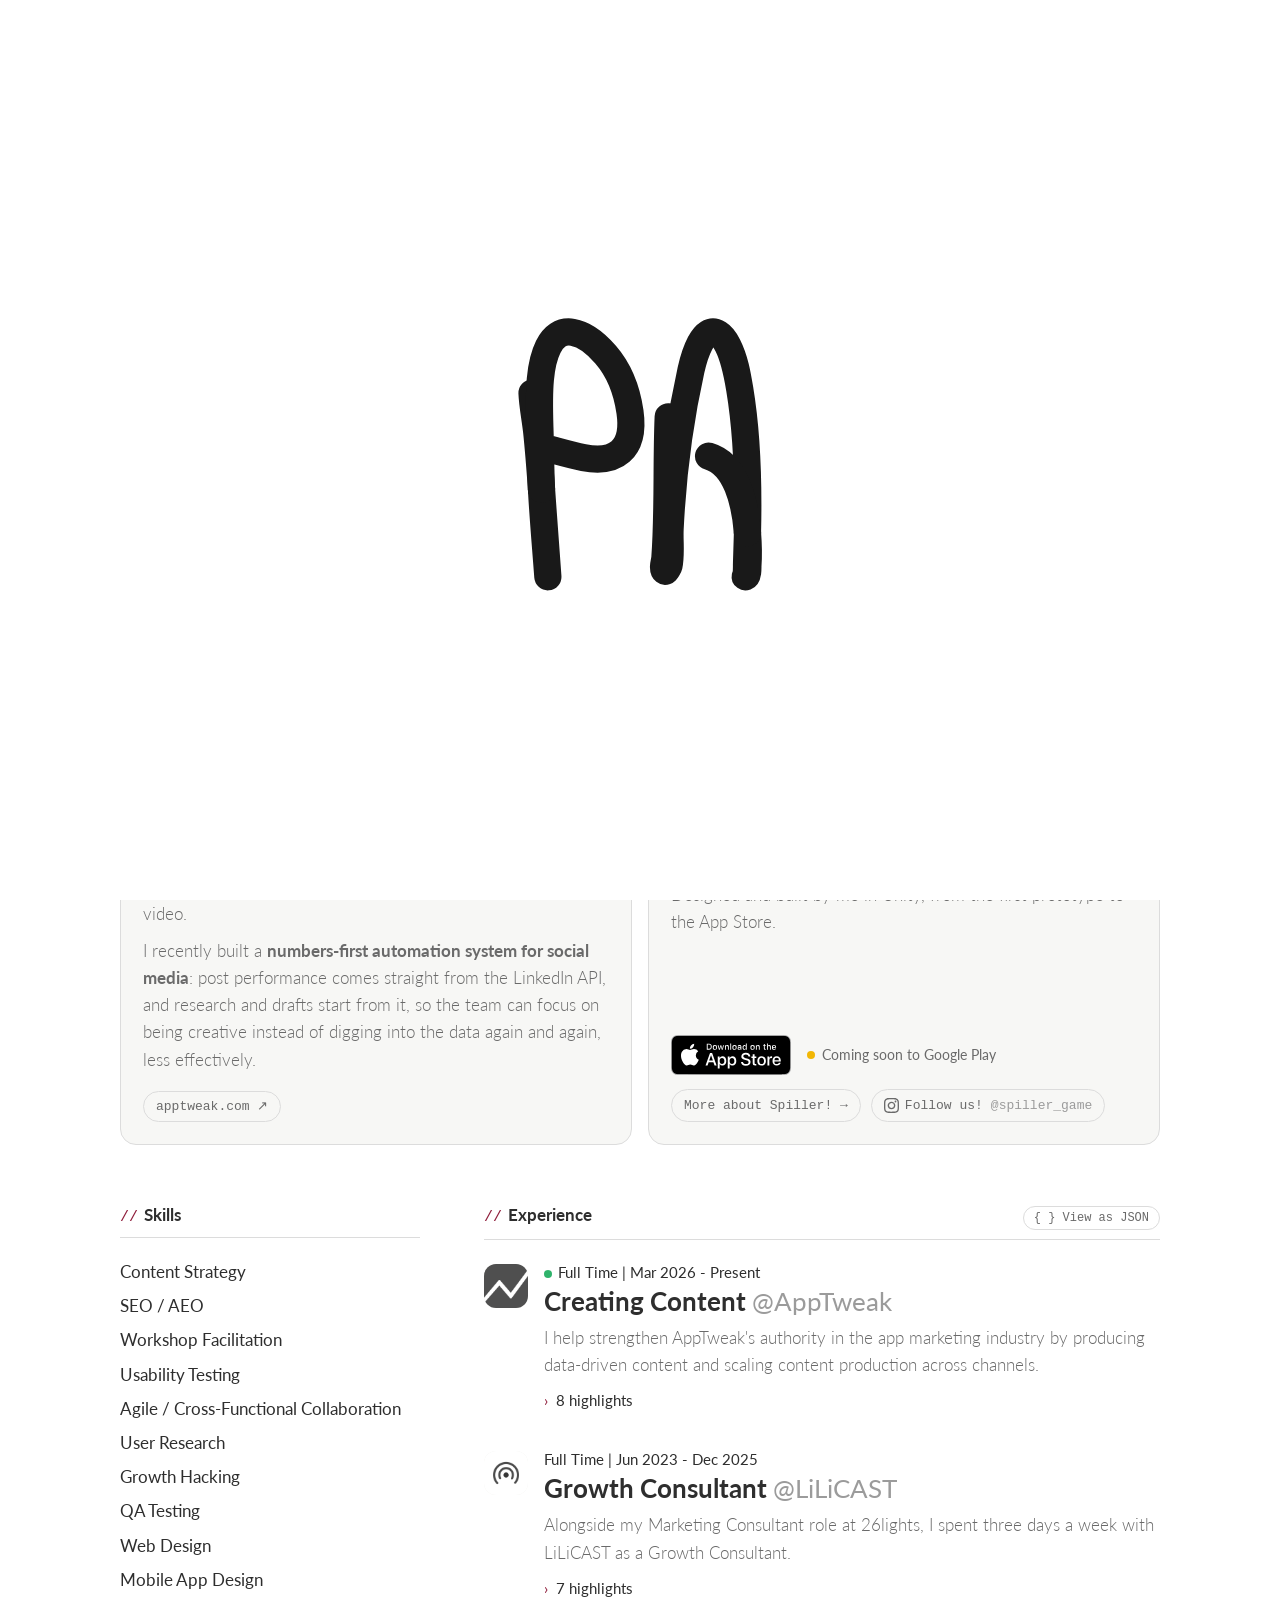
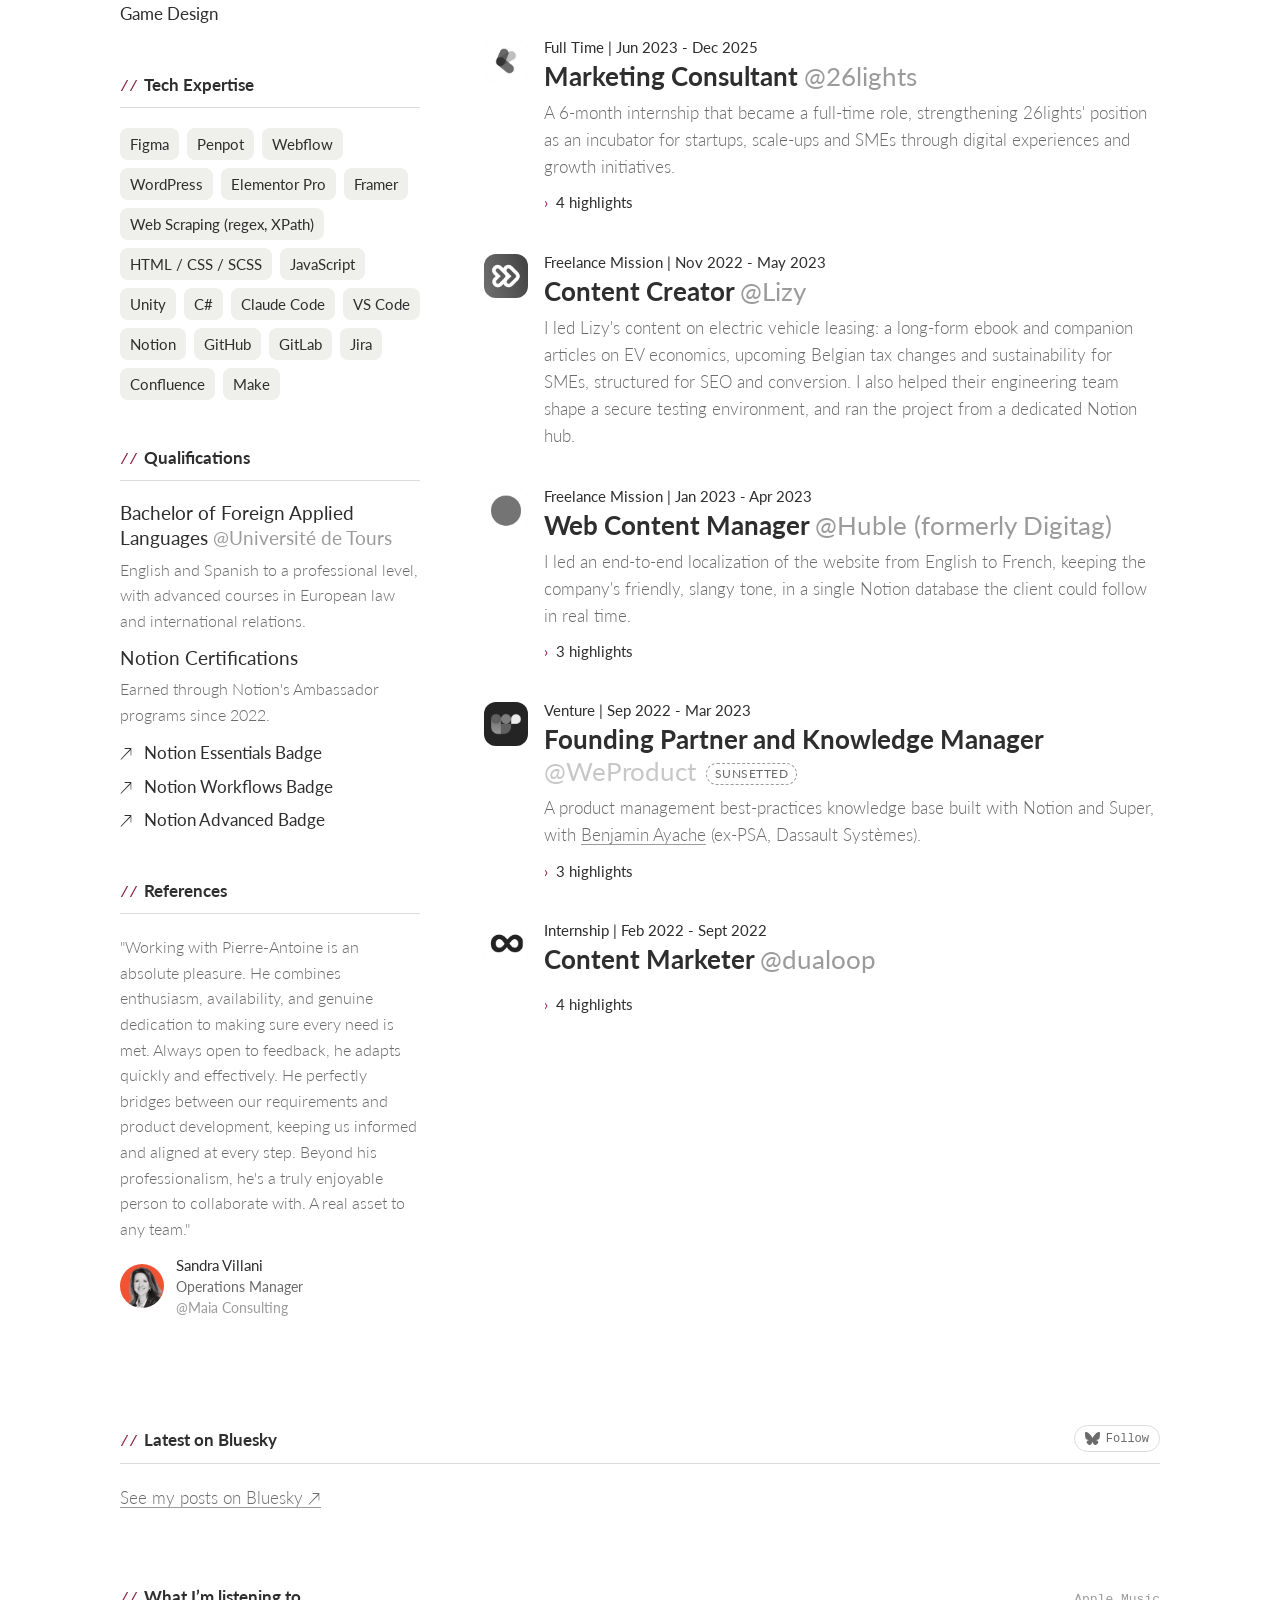
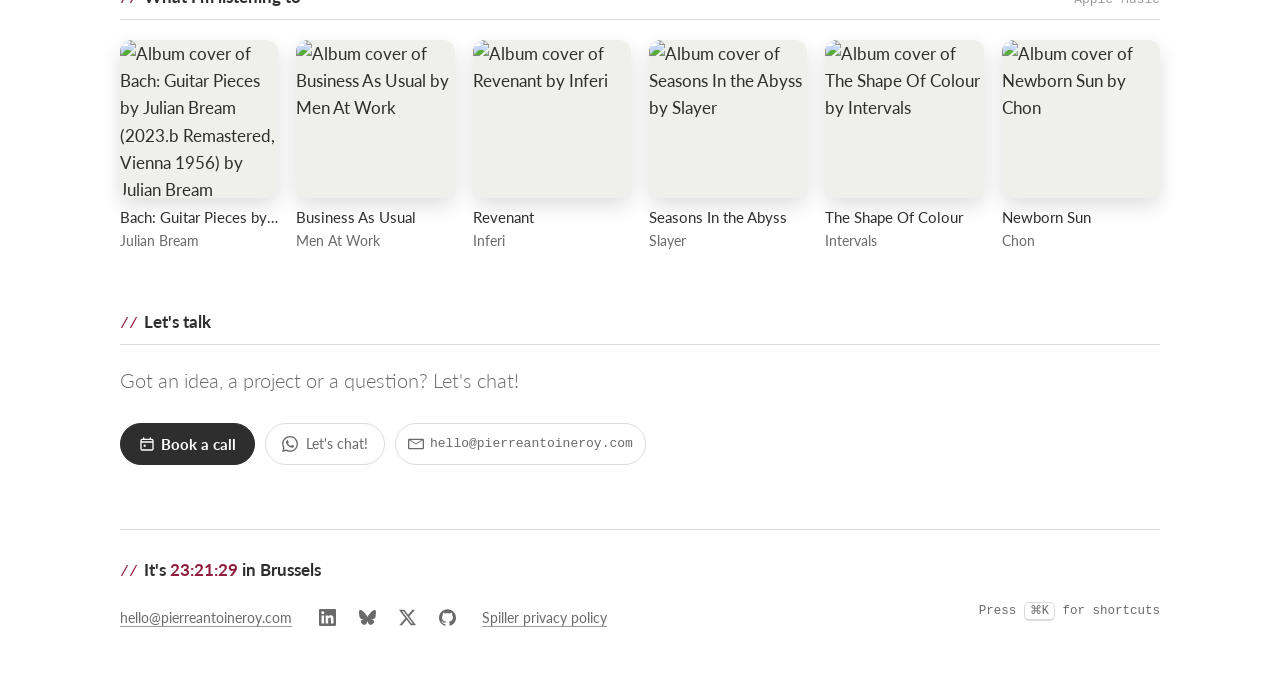
==== commit e5d550e4: "References: company link on its own line so the hover arrow no longer pushes it to the next line Co-" ====
--- a/index.html
+++ b/index.html
@@ -301,7 +301,7 @@
     <section id="references">
       <h2 class="label"><span><span class="slash">//</span>References</span></h2>
       <blockquote>"Working with Pierre-Antoine is an absolute pleasure. He combines enthusiasm, availability, and genuine dedication to making sure every need is met. Always open to feedback, he adapts quickly and effectively. He perfectly bridges between our requirements and product development, keeping us informed and aligned at every step. Beyond his professionalism, he's a truly enjoyable person to collaborate with. A real asset to any team."
-        <footer class="who"><img src="/assets/sandra.jpg" width="44" height="44" alt="Portrait of Sandra Villani" loading="lazy"><span>Sandra Villani<br><small>Operations Manager <a class="at" href="https://www.linkedin.com/company/maia-marketing-consulting/" target="_blank" rel="noopener">@Maia Consulting</a></small></span></footer></blockquote>
+        <footer class="who"><img src="/assets/sandra.jpg" width="44" height="44" alt="Portrait of Sandra Villani" loading="lazy"><span>Sandra Villani<br><small>Operations Manager<br><a class="at" href="https://www.linkedin.com/company/maia-marketing-consulting/" target="_blank" rel="noopener">@Maia Consulting</a></small></span></footer></blockquote>
     </section>
   </aside>
 </div>
